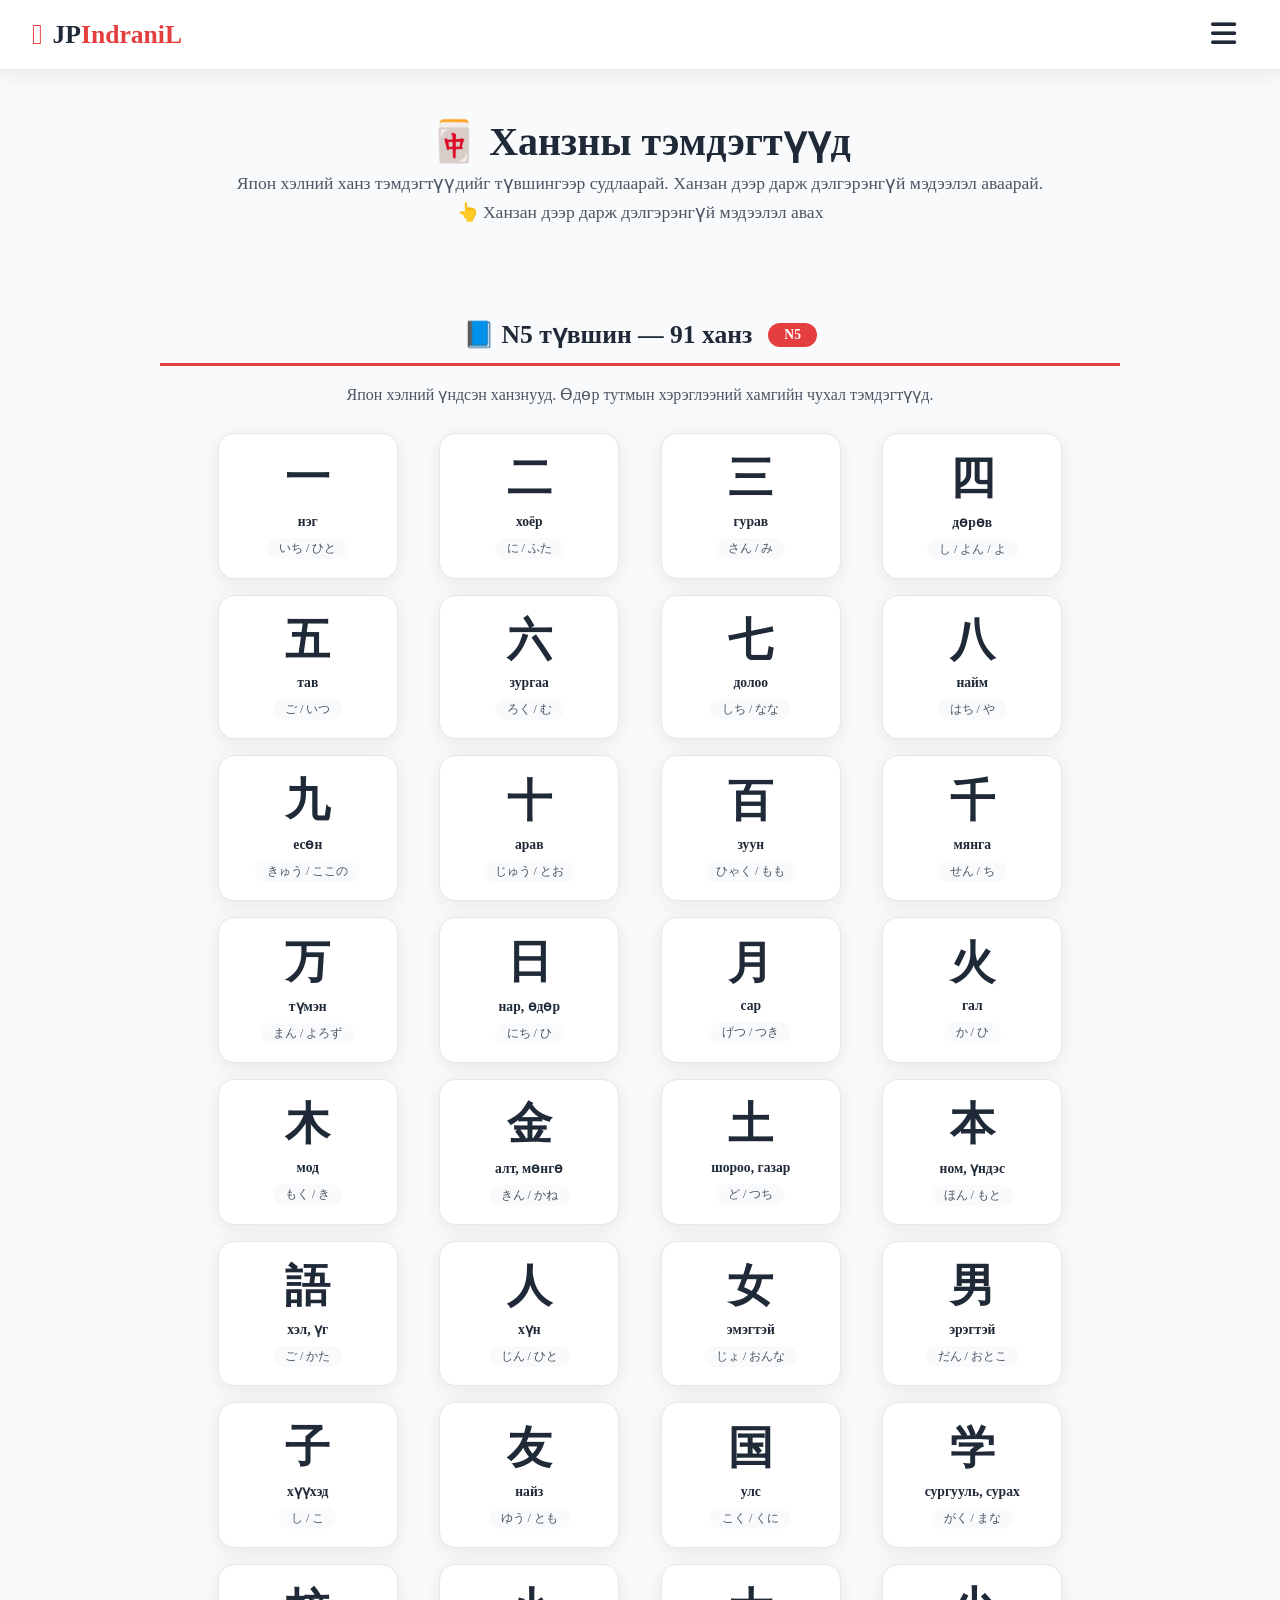
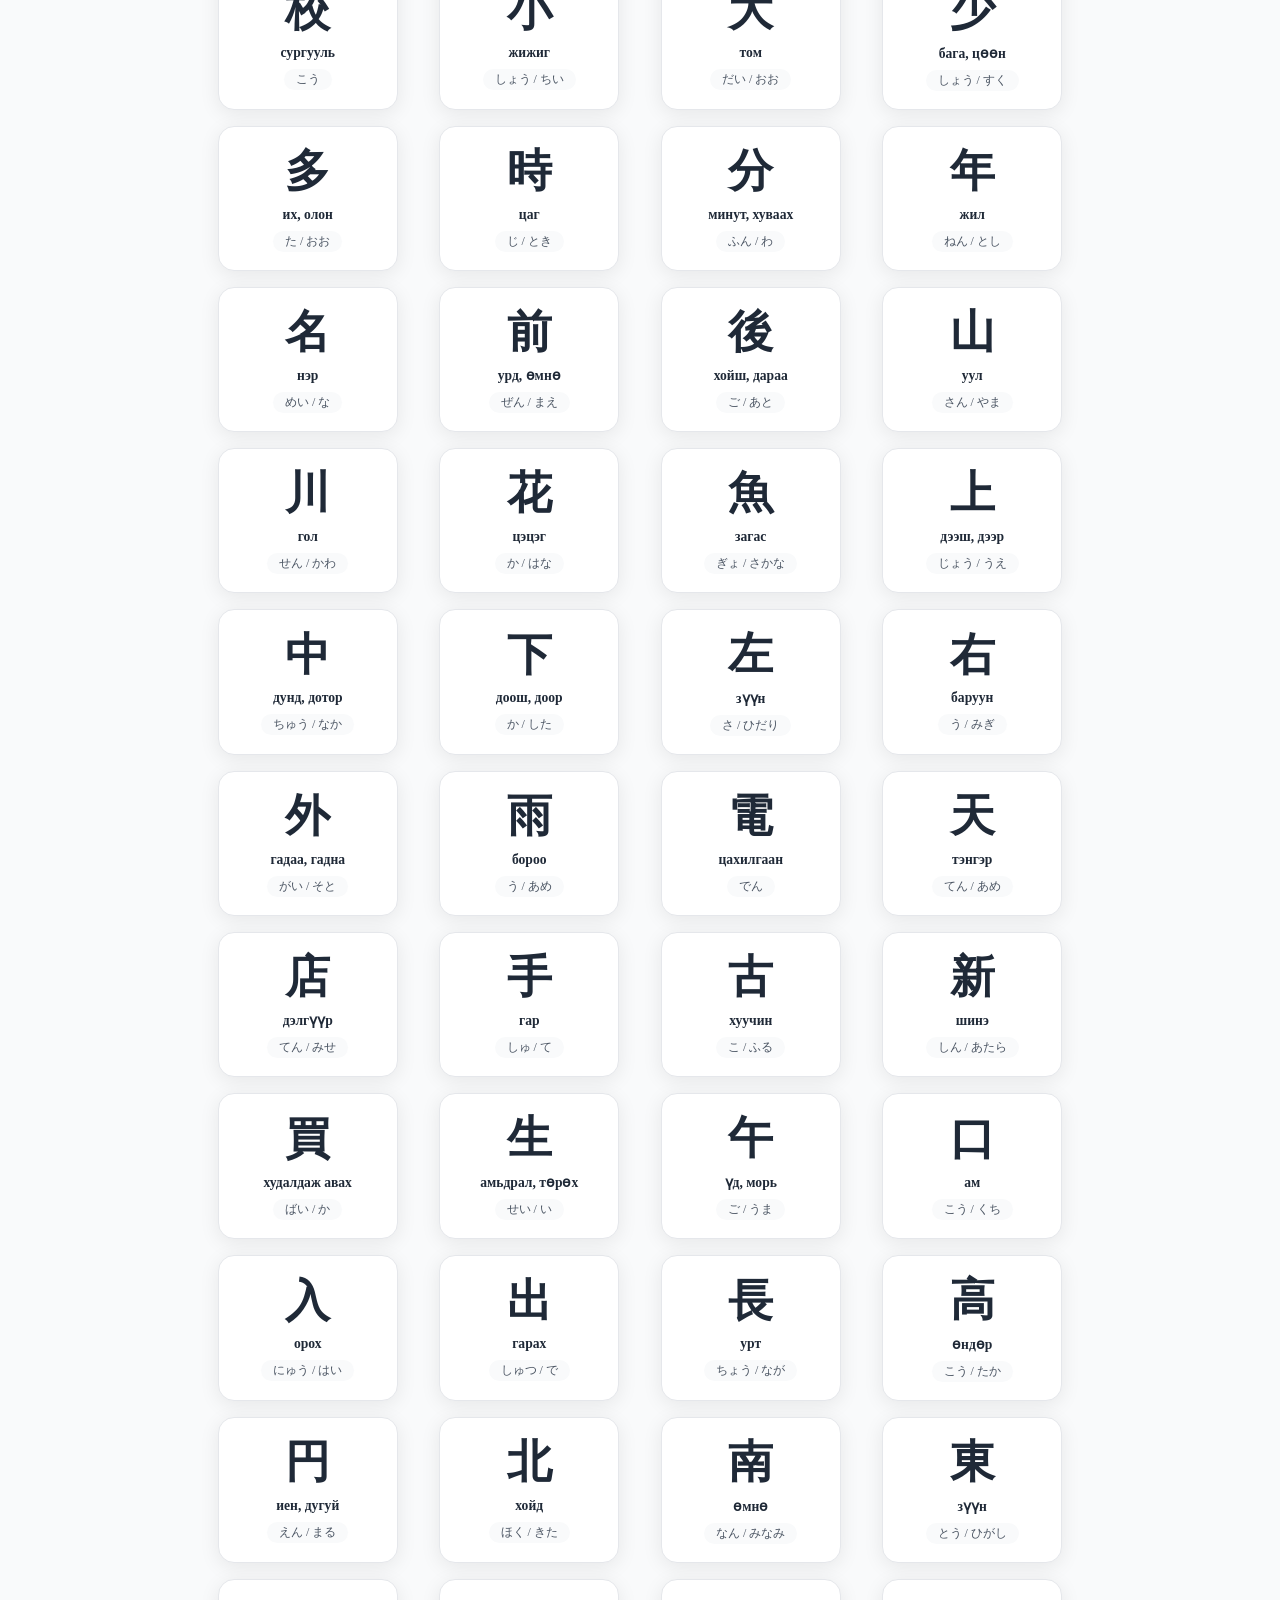
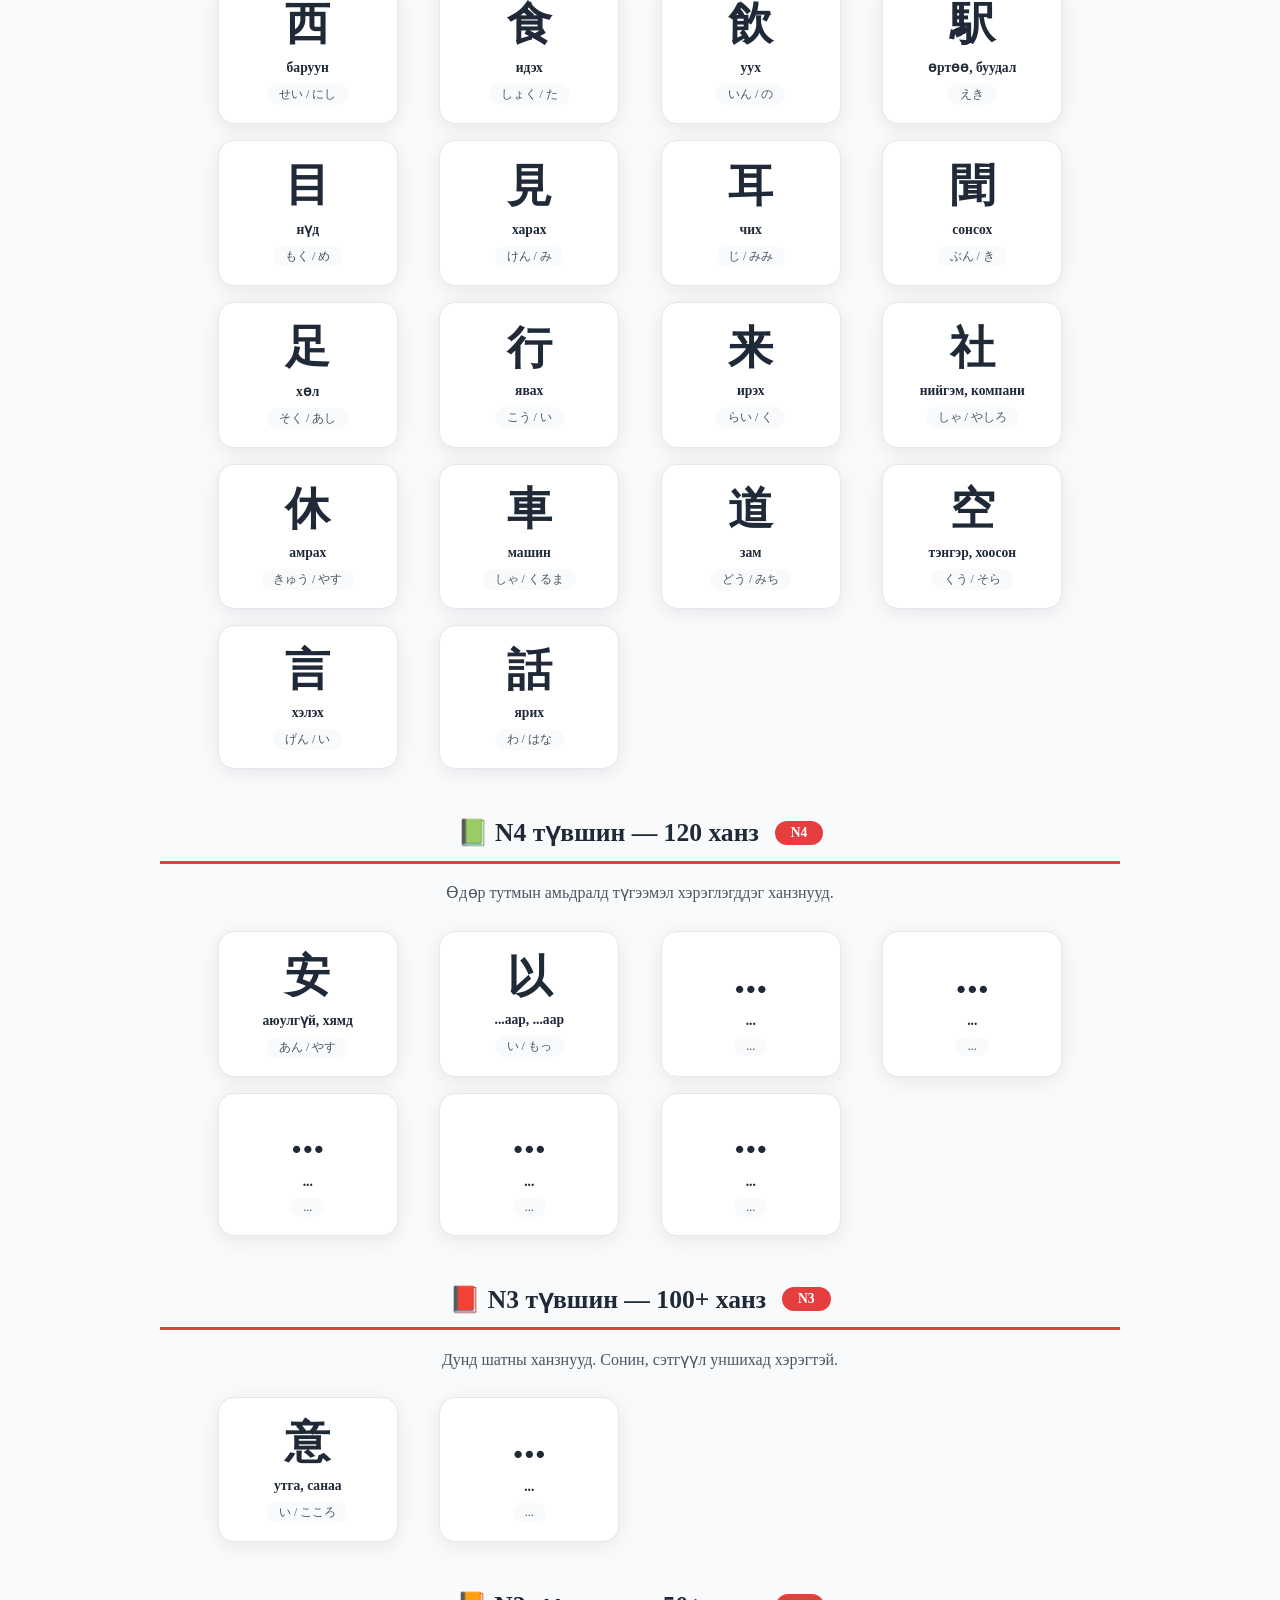
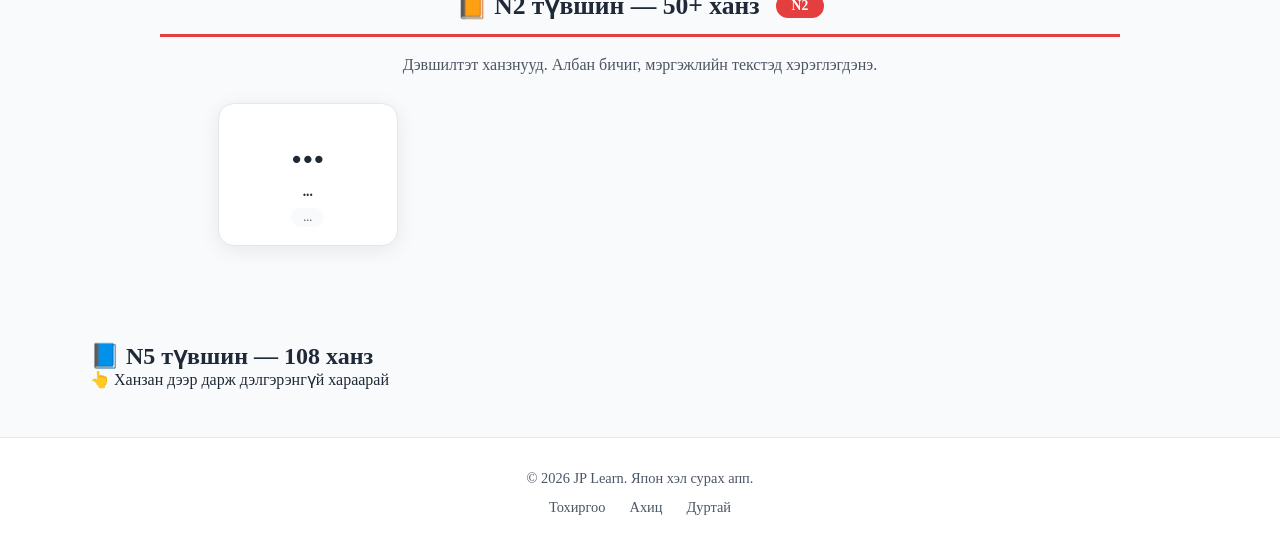
==== kanji.html @ 24b7ec5d "5 fail update" ====
<!DOCTYPE html>
<html lang="mn" data-theme="light">
<head>
    <meta charset="UTF-8">
    <meta name="viewport" content="width=device-width, initial-scale=1.0">
    <title>Япон хэл сурах апп</title>
    <link rel="stylesheet" href="../style.css">
    <link rel="stylesheet" href="../mobile.css" media="screen and (max-width: 768px)">
    <link rel="stylesheet" href="https://cdnjs.cloudflare.com/ajax/libs/font-awesome/6.0.0-beta3/css/all.min.css">
    <link rel="preconnect" href="https://fonts.googleapis.com">
    <link rel="preconnect" href="https://fonts.gstatic.com" crossorigin>
    <link href="https://fonts.googleapis.com/css2?family=Roboto:ital,wght@0,100..900;1,100..900&display=swap" rel="stylesheet">
    <link rel="stylesheet" href="https://fonts.googleapis.com/css2?family=Material+Symbols+Outlined:opsz,wght,FILL,GRAD@20..48,100..700,0..1,-50..200&icon_names=keyboard_double_arrow_down" />
</head>
<body>
    <!-- ===== NAVBAR ===== -->
    <nav class="navbar">
        <div class="nav-logo">
            <i class="#fas fa-language"></i>  <!-- ✅ #-г устгасан -->
            <span>JP<span class="logo-highlight">IndraniL</span></span>
        </div>
        <button class="hamburger" id="hamburgerBtn" aria-label="Меню нээх">
            <i class="fas fa-bars"></i>
        </button>
    </nav>

    <!-- ===== МЕНЮ ===== -->
    <div class="menu-overlay" id="menuOverlay">
        <div class="menu-container">
            <button class="menu-close-btn" id="menuCloseBtn" aria-label="Меню хаах">
                <i class="fas fa-times"></i>
            </button>
            <div class="menu-controls">
                <div class="control-group">
                    <span class="control-label"></span>
                    <button class="theme-toggle" id="themeToggle">
                        <i class="fas fa-moon"></i>

                    </button>
                </div>
                <div class="control-group">
                    <span class="control-label"><i class="fas fa-globe"></i> </span>
                    <div class="lang-dropdown" id="langDropdown">
                        <button class="lang-dropdown-toggle" id="langToggle">
                            <span id="currentLangLabel">MN</span>
                            <i class="fas fa-chevron-down"></i>
                        </button>
                        <div class="lang-dropdown-menu" id="langMenu">
                            <button class="lang-option active" data-lang="mn">
                                <span class="lang-option-code">MN</span>
                                <span class="lang-option-name">Монгол</span>
                            </button>
                            <button class="lang-option" data-lang="en">
                                <span class="lang-option-code">EN</span>
                                <span class="lang-option-name">English</span>
                            </button>
                            <button class="lang-option" data-lang="jp">
                                <span class="lang-option-code">JP</span>
                                <span class="lang-option-name">日本語</span>
                            </button>
                        </div>
                    </div>
                </div>
            </div>
            <div class="menu-links">
                <a href="../index.html" class="menu-link active" data-i18n="menu_home"><i class="fas fa-home"></i> Нүүр</a>
                <a href="hiragana.html" class="menu-link" data-i18n="menu_hiragana"><i class="fas fa-font"></i> Хирагана</a>
                <a href="katakana.html" class="menu-link" data-i18n="menu_katakana"><i class="fas fa-font"></i> Катакана</a>
                <a href="kanji.html" class="menu-link" data-i18n="menu_kanji"><i class="fas fa-icons"></i> Ханз</a>  <!-- ✅ Ханз → Канжи -->
                <a href="grammar.html" class="menu-link" data-i18n="menu_grammar"><i class="fas fa-book-open"></i> Дүрэм</a>
                <a href="vocabulary.html" class="menu-link" data-i18n="menu_vocabulary"><i class="fas fa-list-ul"></i> Үгсийн сан</a>
                <a href="listening.html" class="menu-link" data-i18n="menu_listening"><i class="fas fa-headphones"></i> Сонсгол</a>
                <a href="quiz.html" class="menu-link" data-i18n="menu_quiz"><i class="fas fa-question-circle"></i> Шалгалт</a>
                <a href="pdf.html" class="menu-link" data-i18n="menu_pdf"><i class="fas fa-file-pdf"></i> PDF</a>
                <a href="favorites.html" class="menu-link" data-i18n="menu_favorites"><i class="fas fa-heart"></i> Дуртай</a>
                <a href="progress.html" class="menu-link" data-i18n="menu_progress"><i class="fas fa-chart-line"></i> Ахиц</a>
                <a href="settings.html" class="menu-link" data-i18n="menu_settings"><i class="fas fa-cog"></i> Тохиргоо</a>
            </div>
        </div>
    </div>
    
   

    <!-- ===== ҮНДСЭН АГУУЛГА ===== -->
     <!-- ===== ҮНДСЭН АГУУЛГА ===== -->
    <main class="page-content">
        <div class="container">
            <!-- Гарчиг -->
            <div class="section-header fade-in">
                <h1 data-i18n="kanji_title">🀄 Ханзны тэмдэгтүүд</h1>
                <p data-i18n="kanji_desc">Япон хэлний ханз тэмдэгтүүдийг түвшингээр судлаарай. Ханзан дээр дарж дэлгэрэнгүй мэдээлэл аваарай.</p>
                <p class="click-hint" data-i18n="kanji_click_hint">👆 Ханзан дээр дарж дэлгэрэнгүй мэдээлэл авах</p>
            </div>

        <main class="page-content">
        <div class="container">
            <!-- Гарчиг -->

            
 <!-- ============ 
 N5 ТҮВШИН 
 ============= -->
            <div class="level-section">
                <div class="level-header fade-in">
                    <h2 data-i18n="level_n5">📘 N5 түвшин — 91 ханз</h2>
                    <span class="level-badge">N5</span>
                </div>
                <p class="level-desc fade-in" data-i18n="level_n5_desc">Япон хэлний үндсэн ханзнууд. Өдөр тутмын хэрэглээний хамгийн чухал тэмдэгтүүд.</p>
                
                <!-- N5 ХАНЗНЫ GRID (91 ханз) -->
                <div class="kanji-grid-5" id="kanjiGrid">
                    <!-- Энд өмнөх бүх N5 ханзны кодыг оруулна -->
                    <!-- Бүрэн жагсаалтыг доор харуулав -->
                    <!-- ============================================ -->
<!-- N5 ХАНЗНЫ БҮРЭН ЖАГСААЛТ (91 ханз)          -->
<!-- ============================================ -->
<!-- N5 ХАНЗНЫ БҮРЭН ЖАГСААЛТ (91 ханз)          -->
<!-- ============================================ -->

<!-- 1-р МӨР: 一 ニ 三 四 五 -->
<div class="kanji-card-5 fade-in" data-char="一" data-on="いち" data-kun="ひと" data-meaning="нэг" data-description="Тооны нэгийг илэрхийлдэг. 一つ (нэг зүйл).">
    <span class="kanji-char">一</span>
    <span class="kanji-meaning">нэг</span>
    <span class="kanji-reading">いち / ひと</span>
</div>
<div class="kanji-card-5 fade-in" data-char="二" data-on="に" data-kun="ふた" data-meaning="хоёр" data-description="Тооны хоёрыг илэрхийлдэг. 二つ (хоёр зүйл).">
    <span class="kanji-char">二</span>
    <span class="kanji-meaning">хоёр</span>
    <span class="kanji-reading">に / ふた</span>
</div>
<div class="kanji-card-5 fade-in" data-char="三" data-on="さん" data-kun="み" data-meaning="гурав" data-description="Гурван хэвтээ зурааснаас бүрддэг. 三つ (гурав зүйл).">
    <span class="kanji-char">三</span>
    <span class="kanji-meaning">гурав</span>
    <span class="kanji-reading">さん / み</span>
</div>
<div class="kanji-card-5 fade-in" data-char="四" data-on="し / よん" data-kun="よ" data-meaning="дөрөв" data-description="Дөрөв гэсэн тоо. 四つ (дөрөв зүйл).">
    <span class="kanji-char">四</span>
    <span class="kanji-meaning">дөрөв</span>
    <span class="kanji-reading">し / よん / よ</span>
</div>
<div class="kanji-card-5 fade-in" data-char="五" data-on="ご" data-kun="いつ" data-meaning="тав" data-description="Тав гэсэн тоо. 五つ (тав зүйл).">
    <span class="kanji-char">五</span>
    <span class="kanji-meaning">тав</span>
    <span class="kanji-reading">ご / いつ</span>
</div>

<!-- 2-р МӨР: 六 七 八 九 十 -->
<div class="kanji-card-5 fade-in" data-char="六" data-on="ろく" data-kun="む" data-meaning="зургаа" data-description="Зургаа гэсэн тоо. 六つ (зургаа зүйл).">
    <span class="kanji-char">六</span>
    <span class="kanji-meaning">зургаа</span>
    <span class="kanji-reading">ろく / む</span>
</div>
<div class="kanji-card-5 fade-in" data-char="七" data-on="しち / なな" data-kun="なな" data-meaning="долоо" data-description="Долоо гэсэн тоо. 七つ (долоо зүйл).">
    <span class="kanji-char">七</span>
    <span class="kanji-meaning">долоо</span>
    <span class="kanji-reading">しち / なな</span>
</div>
<div class="kanji-card-5 fade-in" data-char="八" data-on="はち" data-kun="や" data-meaning="найм" data-description="Найм гэсэн тоо. 八つ (найм зүйл).">
    <span class="kanji-char">八</span>
    <span class="kanji-meaning">найм</span>
    <span class="kanji-reading">はち / や</span>
</div>
<div class="kanji-card-5 fade-in" data-char="九" data-on="きゅう" data-kun="ここの" data-meaning="есөн" data-description="Есөн гэсэн тоо. 九つ (есөн зүйл).">
    <span class="kanji-char">九</span>
    <span class="kanji-meaning">есөн</span>
    <span class="kanji-reading">きゅう / ここの</span>
</div>
<div class="kanji-card-5 fade-in" data-char="十" data-on="じゅう" data-kun="とお" data-meaning="арав" data-description="Арав гэсэн тоо. 十 (арав).">
    <span class="kanji-char">十</span>
    <span class="kanji-meaning">арав</span>
    <span class="kanji-reading">じゅう / とお</span>
</div>

<!-- 3-р МӨР: 百 千 万 日 月 -->
<div class="kanji-card-5 fade-in" data-char="百" data-on="ひゃく" data-kun="もも" data-meaning="зуун" data-description="Зуун гэсэн тоо. 百円 (зуун иен).">
    <span class="kanji-char">百</span>
    <span class="kanji-meaning">зуун</span>
    <span class="kanji-reading">ひゃく / もも</span>
</div>
<div class="kanji-card-5 fade-in" data-char="千" data-on="せん" data-kun="ち" data-meaning="мянга" data-description="Мянган гэсэн тоо. 千円 (мянган иен).">
    <span class="kanji-char">千</span>
    <span class="kanji-meaning">мянга</span>
    <span class="kanji-reading">せん / ち</span>
</div>
<div class="kanji-card-5 fade-in" data-char="万" data-on="まん" data-kun="よろず" data-meaning="түмэн" data-description="Түмэн гэсэн тоо. 一万 (нэг түмэн).">
    <span class="kanji-char">万</span>
    <span class="kanji-meaning">түмэн</span>
    <span class="kanji-reading">まん / よろず</span>
</div>
<div class="kanji-card-5 fade-in" data-char="日" data-on="にち / じつ" data-kun="ひ / か" data-meaning="нар, өдөр" data-description="Нар, өдөр гэсэн утгатай. 日本 (Япон).">
    <span class="kanji-char">日</span>
    <span class="kanji-meaning">нар, өдөр</span>
    <span class="kanji-reading">にち / ひ</span>
</div>
<div class="kanji-card-5 fade-in" data-char="月" data-on="げつ / がつ" data-kun="つき" data-meaning="сар" data-description="Сар гэсэн утгатай. 月曜日 (Даваа гараг).">
    <span class="kanji-char">月</span>
    <span class="kanji-meaning">сар</span>
    <span class="kanji-reading">げつ / つき</span>
</div>

<!-- 4-р МӨР: 火 木 金 土 本 -->
<div class="kanji-card-5 fade-in" data-char="火" data-on="か" data-kun="ひ" data-meaning="гал" data-description="Гал гэсэн утгатай. 火曜日 (Мягмар гараг).">
    <span class="kanji-char">火</span>
    <span class="kanji-meaning">гал</span>
    <span class="kanji-reading">か / ひ</span>
</div>
<div class="kanji-card-5 fade-in" data-char="木" data-on="もく" data-kun="き" data-meaning="мод" data-description="Мод гэсэн утгатай. 木曜日 (Пүрэв гараг).">
    <span class="kanji-char">木</span>
    <span class="kanji-meaning">мод</span>
    <span class="kanji-reading">もく / き</span>
</div>
<div class="kanji-card-5 fade-in" data-char="金" data-on="きん" data-kun="かね" data-meaning="алт, мөнгө" data-description="Алт, мөнгө гэсэн утгатай. 金曜日 (Баасан гараг).">
    <span class="kanji-char">金</span>
    <span class="kanji-meaning">алт, мөнгө</span>
    <span class="kanji-reading">きん / かね</span>
</div>
<div class="kanji-card-5 fade-in" data-char="土" data-on="ど" data-kun="つち" data-meaning="шороо, газар" data-description="Шороо, газар гэсэн утгатай. 土曜日 (Бямба гараг).">
    <span class="kanji-char">土</span>
    <span class="kanji-meaning">шороо, газар</span>
    <span class="kanji-reading">ど / つち</span>
</div>
<div class="kanji-card-5 fade-in" data-char="本" data-on="ほん" data-kun="もと" data-meaning="ном, үндэс" data-description="Ном, үндсэн гэсэн утгатай. 日本語 (Япон хэл).">
    <span class="kanji-char">本</span>
    <span class="kanji-meaning">ном, үндэс</span>
    <span class="kanji-reading">ほん / もと</span>
</div>

<!-- 5-р МӨР: 語 人 女 男 子 -->
<div class="kanji-card-5 fade-in" data-char="語" data-on="ご" data-kun="かた" data-meaning="хэл, үг" data-description="Хэл, үг гэсэн утгатай. 日本語 (Япон хэл).">
    <span class="kanji-char">語</span>
    <span class="kanji-meaning">хэл, үг</span>
    <span class="kanji-reading">ご / かた</span>
</div>
<div class="kanji-card-5 fade-in" data-char="人" data-on="じん / にん" data-kun="ひと" data-meaning="хүн" data-description="Хүн гэсэн утгатай. 日本人 (Япон хүн).">
    <span class="kanji-char">人</span>
    <span class="kanji-meaning">хүн</span>
    <span class="kanji-reading">じん / ひと</span>
</div>
<div class="kanji-card-5 fade-in" data-char="女" data-on="じょ" data-kun="おんな" data-meaning="эмэгтэй" data-description="Эмэгтэй хүн гэсэн утгатай. 女性 (эмэгтэй хүн).">
    <span class="kanji-char">女</span>
    <span class="kanji-meaning">эмэгтэй</span>
    <span class="kanji-reading">じょ / おんな</span>
</div>
<div class="kanji-card-5 fade-in" data-char="男" data-on="だん" data-kun="おとこ" data-meaning="эрэгтэй" data-description="Эрэгтэй хүн гэсэн утгатай. 男性 (эрэгтэй хүн).">
    <span class="kanji-char">男</span>
    <span class="kanji-meaning">эрэгтэй</span>
    <span class="kanji-reading">だん / おとこ</span>
</div>
<div class="kanji-card-5 fade-in" data-char="子" data-on="し" data-kun="こ" data-meaning="хүүхэд" data-description="Хүүхэд гэсэн утгатай. 子供 (хүүхэд).">
    <span class="kanji-char">子</span>
    <span class="kanji-meaning">хүүхэд</span>
    <span class="kanji-reading">し / こ</span>
</div>

<!-- 6-р МӨР: 友 国 学 校 小 -->
<div class="kanji-card-5 fade-in" data-char="友" data-on="ゆう" data-kun="とも" data-meaning="найз" data-description="Найз гэсэн утгатай. 友人 (найз).">
    <span class="kanji-char">友</span>
    <span class="kanji-meaning">найз</span>
    <span class="kanji-reading">ゆう / とも</span>
</div>
<div class="kanji-card-5 fade-in" data-char="国" data-on="こく" data-kun="くに" data-meaning="улс" data-description="Улс гэсэн утгатай. 中国 (Хятад).">
    <span class="kanji-char">国</span>
    <span class="kanji-meaning">улс</span>
    <span class="kanji-reading">こく / くに</span>
</div>
<div class="kanji-card-5 fade-in" data-char="学" data-on="がく" data-kun="まな" data-meaning="сургууль, сурах" data-description="Сурах, сургууль гэсэн утгатай. 学校 (сургууль).">
    <span class="kanji-char">学</span>
    <span class="kanji-meaning">сургууль, сурах</span>
    <span class="kanji-reading">がく / まな</span>
</div>
<div class="kanji-card-5 fade-in" data-char="校" data-on="こう" data-kun="-" data-meaning="сургууль" data-description="Сургууль гэсэн утгатай. 学校 (сургууль).">
    <span class="kanji-char">校</span>
    <span class="kanji-meaning">сургууль</span>
    <span class="kanji-reading">こう</span>
</div>
<div class="kanji-card-5 fade-in" data-char="小" data-on="しょう" data-kun="ちい" data-meaning="жижиг" data-description="Жижиг гэсэн утгатай. 小さい (жижиг).">
    <span class="kanji-char">小</span>
    <span class="kanji-meaning">жижиг</span>
    <span class="kanji-reading">しょう / ちい</span>
</div>

<!-- 7-р МӨР: 大 少 多 時 分 -->
<div class="kanji-card-5 fade-in" data-char="大" data-on="だい" data-kun="おお" data-meaning="том" data-description="Том гэсэн утгатай. 大学 (их сургууль).">
    <span class="kanji-char">大</span>
    <span class="kanji-meaning">том</span>
    <span class="kanji-reading">だい / おお</span>
</div>
<div class="kanji-card-5 fade-in" data-char="少" data-on="しょう" data-kun="すく" data-meaning="бага, цөөн" data-description="Бага, цөөн гэсэн утгатай. 少し (жаахан).">
    <span class="kanji-char">少</span>
    <span class="kanji-meaning">бага, цөөн</span>
    <span class="kanji-reading">しょう / すく</span>
</div>
<div class="kanji-card-5 fade-in" data-char="多" data-on="た" data-kun="おお" data-meaning="их, олон" data-description="Их, олон гэсэн утгатай. 多い (их).">
    <span class="kanji-char">多</span>
    <span class="kanji-meaning">их, олон</span>
    <span class="kanji-reading">た / おお</span>
</div>
<div class="kanji-card-5 fade-in" data-char="時" data-on="じ" data-kun="とき" data-meaning="цаг" data-description="Цаг гэсэн утгатай. 時間 (цаг хугацаа).">
    <span class="kanji-char">時</span>
    <span class="kanji-meaning">цаг</span>
    <span class="kanji-reading">じ / とき</span>
</div>
<div class="kanji-card-5 fade-in" data-char="分" data-on="ふん / ぶん" data-kun="わ" data-meaning="минут, хуваах" data-description="Минут, хуваах гэсэн утгатай. 分かる (ойлгох).">
    <span class="kanji-char">分</span>
    <span class="kanji-meaning">минут, хуваах</span>
    <span class="kanji-reading">ふん / わ</span>
</div>

<!-- 8-р МӨР: 年 名 前 後 山 -->
<div class="kanji-card-5 fade-in" data-char="年" data-on="ねん" data-kun="とし" data-meaning="жил" data-description="Жил гэсэн утгатай. 年 (жил).">
    <span class="kanji-char">年</span>
    <span class="kanji-meaning">жил</span>
    <span class="kanji-reading">ねん / とし</span>
</div>
<div class="kanji-card-5 fade-in" data-char="名" data-on="めい / みょう" data-kun="な" data-meaning="нэр" data-description="Нэр гэсэн утгатай. 名前 (нэр).">
    <span class="kanji-char">名</span>
    <span class="kanji-meaning">нэр</span>
    <span class="kanji-reading">めい / な</span>
</div>
<div class="kanji-card-5 fade-in" data-char="前" data-on="ぜん" data-kun="まえ" data-meaning="урд, өмнө" data-description="Урд, өмнө гэсэн утгатай. 前 (урд).">
    <span class="kanji-char">前</span>
    <span class="kanji-meaning">урд, өмнө</span>
    <span class="kanji-reading">ぜん / まえ</span>
</div>
<div class="kanji-card-5 fade-in" data-char="後" data-on="ご / こう" data-kun="うし / あと" data-meaning="хойш, дараа" data-description="Хойш, дараа гэсэн утгатай. 後 (дараа).">
    <span class="kanji-char">後</span>
    <span class="kanji-meaning">хойш, дараа</span>
    <span class="kanji-reading">ご / あと</span>
</div>
<div class="kanji-card-5 fade-in" data-char="山" data-on="さん" data-kun="やま" data-meaning="уул" data-description="Уул гэсэн утгатай. 富士山 (Фүжи уул).">
    <span class="kanji-char">山</span>
    <span class="kanji-meaning">уул</span>
    <span class="kanji-reading">さん / やま</span>
</div>

<!-- 9-р МӨР: 川 花 魚 上 中 -->
<div class="kanji-card-5 fade-in" data-char="川" data-on="せん" data-kun="かわ" data-meaning="гол" data-description="Гол гэсэн утгатай. 川崎 (Кавасаки).">
    <span class="kanji-char">川</span>
    <span class="kanji-meaning">гол</span>
    <span class="kanji-reading">せん / かわ</span>
</div>
<div class="kanji-card-5 fade-in" data-char="花" data-on="か" data-kun="はな" data-meaning="цэцэг" data-description="Цэцэг гэсэн утгатай. 花見 (цэцэг үзэх баяр).">
    <span class="kanji-char">花</span>
    <span class="kanji-meaning">цэцэг</span>
    <span class="kanji-reading">か / はな</span>
</div>
<div class="kanji-card-5 fade-in" data-char="魚" data-on="ぎょ" data-kun="さかな / うお" data-meaning="загас" data-description="Загас гэсэн утгатай. 魚 (загас).">
    <span class="kanji-char">魚</span>
    <span class="kanji-meaning">загас</span>
    <span class="kanji-reading">ぎょ / さかな</span>
</div>
<div class="kanji-card-5 fade-in" data-char="上" data-on="じょう" data-kun="うえ" data-meaning="дээш, дээр" data-description="Дээш, дээр гэсэн утгатай. 上 (дээр).">
    <span class="kanji-char">上</span>
    <span class="kanji-meaning">дээш, дээр</span>
    <span class="kanji-reading">じょう / うえ</span>
</div>
<div class="kanji-card-5 fade-in" data-char="中" data-on="ちゅう" data-kun="なか" data-meaning="дунд, дотор" data-description="Дунд, дотор гэсэн утгатай. 中国 (Хятад).">
    <span class="kanji-char">中</span>
    <span class="kanji-meaning">дунд, дотор</span>
    <span class="kanji-reading">ちゅう / なか</span>
</div>

<!-- 10-р МӨР: 下 左 右 外 雨 -->
<div class="kanji-card-5 fade-in" data-char="下" data-on="か" data-kun="した" data-meaning="доош, доор" data-description="Доош, доор гэсэн утгатай. 下 (доор).">
    <span class="kanji-char">下</span>
    <span class="kanji-meaning">доош, доор</span>
    <span class="kanji-reading">か / した</span>
</div>
<div class="kanji-card-5 fade-in" data-char="左" data-on="さ" data-kun="ひだり" data-meaning="зүүн" data-description="Зүүн гэсэн утгатай. 左 (зүүн).">
    <span class="kanji-char">左</span>
    <span class="kanji-meaning">зүүн</span>
    <span class="kanji-reading">さ / ひだり</span>
</div>
<div class="kanji-card-5 fade-in" data-char="右" data-on="う / ゆう" data-kun="みぎ" data-meaning="баруун" data-description="Баруун гэсэн утгатай. 右 (баруун).">
    <span class="kanji-char">右</span>
    <span class="kanji-meaning">баруун</span>
    <span class="kanji-reading">う / みぎ</span>
</div>
<div class="kanji-card-5 fade-in" data-char="外" data-on="がい" data-kun="そと" data-meaning="гадаа, гадна" data-description="Гадаа, гадна гэсэн утгатай. 外 (гадна).">
    <span class="kanji-char">外</span>
    <span class="kanji-meaning">гадаа, гадна</span>
    <span class="kanji-reading">がい / そと</span>
</div>
<div class="kanji-card-5 fade-in" data-char="雨" data-on="う" data-kun="あめ" data-meaning="бороо" data-description="Бороо гэсэн утгатай. 雨 (бороо).">
    <span class="kanji-char">雨</span>
    <span class="kanji-meaning">бороо</span>
    <span class="kanji-reading">う / あめ</span>
</div>

<!-- 11-р МӨР: 電 天 店 手 古 -->
<div class="kanji-card-5 fade-in" data-char="電" data-on="でん" data-kun="-" data-meaning="цахилгаан" data-description="Цахилгаан гэсэн утгатай. 電車 (цахилгаан тэрэг).">
    <span class="kanji-char">電</span>
    <span class="kanji-meaning">цахилгаан</span>
    <span class="kanji-reading">でん</span>
</div>
<div class="kanji-card-5 fade-in" data-char="天" data-on="てん" data-kun="あめ / あま" data-meaning="тэнгэр" data-description="Тэнгэр гэсэн утгатай. 天気 (цаг агаар).">
    <span class="kanji-char">天</span>
    <span class="kanji-meaning">тэнгэр</span>
    <span class="kanji-reading">てん / あめ</span>
</div>
<div class="kanji-card-5 fade-in" data-char="店" data-on="てん" data-kun="みせ" data-meaning="дэлгүүр" data-description="Дэлгүүр гэсэн утгатай. 店 (дэлгүүр).">
    <span class="kanji-char">店</span>
    <span class="kanji-meaning">дэлгүүр</span>
    <span class="kanji-reading">てん / みせ</span>
</div>
<div class="kanji-card-5 fade-in" data-char="手" data-on="しゅ" data-kun="て" data-meaning="гар" data-description="Гар гэсэн утгатай. 手 (гар).">
    <span class="kanji-char">手</span>
    <span class="kanji-meaning">гар</span>
    <span class="kanji-reading">しゅ / て</span>
</div>
<div class="kanji-card-5 fade-in" data-char="古" data-on="こ" data-kun="ふる" data-meaning="хуучин" data-description="Хуучин гэсэн утгатай. 古い (хуучин).">
    <span class="kanji-char">古</span>
    <span class="kanji-meaning">хуучин</span>
    <span class="kanji-reading">こ / ふる</span>
</div>

<!-- 12-р МӨР: 新 買 生 午 口 -->
<div class="kanji-card-5 fade-in" data-char="新" data-on="しん" data-kun="あたら" data-meaning="шинэ" data-description="Шинэ гэсэн утгатай. 新しい (шинэ).">
    <span class="kanji-char">新</span>
    <span class="kanji-meaning">шинэ</span>
    <span class="kanji-reading">しん / あたら</span>
</div>
<div class="kanji-card-5 fade-in" data-char="買" data-on="ばい" data-kun="か" data-meaning="худалдаж авах" data-description="Худалдаж авах гэсэн утгатай. 買う (худалдаж авах).">
    <span class="kanji-char">買</span>
    <span class="kanji-meaning">худалдаж авах</span>
    <span class="kanji-reading">ばい / か</span>
</div>
<div class="kanji-card-5 fade-in" data-char="生" data-on="せい / しょう" data-kun="い" data-meaning="амьдрал, төрөх" data-description="Амьдрал, төрөх гэсэн утгатай. 生まれる (төрөх).">
    <span class="kanji-char">生</span>
    <span class="kanji-meaning">амьдрал, төрөх</span>
    <span class="kanji-reading">せい / い</span>
</div>
<div class="kanji-card-5 fade-in" data-char="午" data-on="ご" data-kun="うま" data-meaning="үд, морь" data-description="Үд, морь гэсэн утгатай. 午前 (өглөө).">
    <span class="kanji-char">午</span>
    <span class="kanji-meaning">үд, морь</span>
    <span class="kanji-reading">ご / うま</span>
</div>
<div class="kanji-card-5 fade-in" data-char="口" data-on="こう / く" data-kun="くち" data-meaning="ам" data-description="Ам гэсэн утгатай. 口 (ам).">
    <span class="kanji-char">口</span>
    <span class="kanji-meaning">ам</span>
    <span class="kanji-reading">こう / くち</span>
</div>

<!-- 13-р МӨР: 入 出 長 高 円 -->
<div class="kanji-card-5 fade-in" data-char="入" data-on="にゅう" data-kun="はい / い" data-meaning="орох" data-description="Орох гэсэн утгатай. 入る (орох).">
    <span class="kanji-char">入</span>
    <span class="kanji-meaning">орох</span>
    <span class="kanji-reading">にゅう / はい</span>
</div>
<div class="kanji-card-5 fade-in" data-char="出" data-on="しゅつ" data-kun="で" data-meaning="гарах" data-description="Гарах гэсэн утгатай. 出る (гарах).">
    <span class="kanji-char">出</span>
    <span class="kanji-meaning">гарах</span>
    <span class="kanji-reading">しゅつ / で</span>
</div>
<div class="kanji-card-5 fade-in" data-char="長" data-on="ちょう" data-kun="なが" data-meaning="урт" data-description="Урт гэсэн утгатай. 長い (урт).">
    <span class="kanji-char">長</span>
    <span class="kanji-meaning">урт</span>
    <span class="kanji-reading">ちょう / なが</span>
</div>
<div class="kanji-card-5 fade-in" data-char="高" data-on="こう" data-kun="たか" data-meaning="өндөр" data-description="Өндөр гэсэн утгатай. 高い (өндөр).">
    <span class="kanji-char">高</span>
    <span class="kanji-meaning">өндөр</span>
    <span class="kanji-reading">こう / たか</span>
</div>
<div class="kanji-card-5 fade-in" data-char="円" data-on="えん" data-kun="まる" data-meaning="иен, дугуй" data-description="Иен, дугуй гэсэн утгатай. 円 (иен).">
    <span class="kanji-char">円</span>
    <span class="kanji-meaning">иен, дугуй</span>
    <span class="kanji-reading">えん / まる</span>
</div>

<!-- 14-р МӨР: 北 南 東 西 食 -->
<div class="kanji-card-5 fade-in" data-char="北" data-on="ほく" data-kun="きた" data-meaning="хойд" data-description="Хойд гэсэн утгатай. 北 (хойд).">
    <span class="kanji-char">北</span>
    <span class="kanji-meaning">хойд</span>
    <span class="kanji-reading">ほく / きた</span>
</div>
<div class="kanji-card-5 fade-in" data-char="南" data-on="なん" data-kun="みなみ" data-meaning="өмнө" data-description="Өмнө гэсэн утгатай. 南 (өмнө).">
    <span class="kanji-char">南</span>
    <span class="kanji-meaning">өмнө</span>
    <span class="kanji-reading">なん / みなみ</span>
</div>
<div class="kanji-card-5 fade-in" data-char="東" data-on="とう" data-kun="ひがし" data-meaning="зүүн" data-description="Зүүн гэсэн утгатай. 東 (зүүн).">
    <span class="kanji-char">東</span>
    <span class="kanji-meaning">зүүн</span>
    <span class="kanji-reading">とう / ひがし</span>
</div>
<div class="kanji-card-5 fade-in" data-char="西" data-on="せい / さい" data-kun="にし" data-meaning="баруун" data-description="Баруун гэсэн утгатай. 西 (баруун).">
    <span class="kanji-char">西</span>
    <span class="kanji-meaning">баруун</span>
    <span class="kanji-reading">せい / にし</span>
</div>
<div class="kanji-card-5 fade-in" data-char="食" data-on="しょく" data-kun="た" data-meaning="идэх" data-description="Идэх гэсэн утгатай. 食べる (идэх).">
    <span class="kanji-char">食</span>
    <span class="kanji-meaning">идэх</span>
    <span class="kanji-reading">しょく / た</span>
</div>

<!-- 15-р МӨР: 飲 駅 目 見 耳 -->
<div class="kanji-card-5 fade-in" data-char="飲" data-on="いん" data-kun="の" data-meaning="уух" data-description="Уух гэсэн утгатай. 飲む (уух).">
    <span class="kanji-char">飲</span>
    <span class="kanji-meaning">уух</span>
    <span class="kanji-reading">いん / の</span>
</div>
<div class="kanji-card-5 fade-in" data-char="駅" data-on="えき" data-kun="-" data-meaning="өртөө, буудал" data-description="Өртөө, буудал гэсэн утгатай. 駅 (өртөө).">
    <span class="kanji-char">駅</span>
    <span class="kanji-meaning">өртөө, буудал</span>
    <span class="kanji-reading">えき</span>
</div>
<div class="kanji-card-5 fade-in" data-char="目" data-on="もく" data-kun="め" data-meaning="нүд" data-description="Нүд гэсэн утгатай. 目 (нүд).">
    <span class="kanji-char">目</span>
    <span class="kanji-meaning">нүд</span>
    <span class="kanji-reading">もく / め</span>
</div>
<div class="kanji-card-5 fade-in" data-char="見" data-on="けん" data-kun="み" data-meaning="харах" data-description="Харах гэсэн утгатай. 見る (харах).">
    <span class="kanji-char">見</span>
    <span class="kanji-meaning">харах</span>
    <span class="kanji-reading">けん / み</span>
</div>
<div class="kanji-card-5 fade-in" data-char="耳" data-on="じ" data-kun="みみ" data-meaning="чих" data-description="Чих гэсэн утгатай. 耳 (чих).">
    <span class="kanji-char">耳</span>
    <span class="kanji-meaning">чих</span>
    <span class="kanji-reading">じ / みみ</span>
</div>

<!-- 16-р МӨР: 聞 足 行 来 社 -->
<div class="kanji-card-5 fade-in" data-char="聞" data-on="ぶん" data-kun="き" data-meaning="сонсох" data-description="Сонсох гэсэн утгатай. 聞く (сонсох).">
    <span class="kanji-char">聞</span>
    <span class="kanji-meaning">сонсох</span>
    <span class="kanji-reading">ぶん / き</span>
</div>
<div class="kanji-card-5 fade-in" data-char="足" data-on="そく" data-kun="あし" data-meaning="хөл" data-description="Хөл гэсэн утгатай. 足 (хөл).">
    <span class="kanji-char">足</span>
    <span class="kanji-meaning">хөл</span>
    <span class="kanji-reading">そく / あし</span>
</div>
<div class="kanji-card-5 fade-in" data-char="行" data-on="こう" data-kun="い" data-meaning="явах" data-description="Явах гэсэн утгатай. 行く (явах).">
    <span class="kanji-char">行</span>
    <span class="kanji-meaning">явах</span>
    <span class="kanji-reading">こう / い</span>
</div>
<div class="kanji-card-5 fade-in" data-char="来" data-on="らい" data-kun="く" data-meaning="ирэх" data-description="Ирэх гэсэн утгатай. 来る (ирэх).">
    <span class="kanji-char">来</span>
    <span class="kanji-meaning">ирэх</span>
    <span class="kanji-reading">らい / く</span>
</div>
<div class="kanji-card-5 fade-in" data-char="社" data-on="しゃ" data-kun="やしろ" data-meaning="нийгэм, компани" data-description="Нийгэм, компани гэсэн утгатай. 会社 (компани).">
    <span class="kanji-char">社</span>
    <span class="kanji-meaning">нийгэм, компани</span>
    <span class="kanji-reading">しゃ / やしろ</span>
</div>

<!-- 17-р МӨР: 休 車 道 空 言 -->
<div class="kanji-card-5 fade-in" data-char="休" data-on="きゅう" data-kun="やす" data-meaning="амрах" data-description="Амрах гэсэн утгатай. 休む (амрах).">
    <span class="kanji-char">休</span>
    <span class="kanji-meaning">амрах</span>
    <span class="kanji-reading">きゅう / やす</span>
</div>
<div class="kanji-card-5 fade-in" data-char="車" data-on="しゃ" data-kun="くるま" data-meaning="машин" data-description="Машин гэсэн утгатай. 車 (машин).">
    <span class="kanji-char">車</span>
    <span class="kanji-meaning">машин</span>
    <span class="kanji-reading">しゃ / くるま</span>
</div>
<div class="kanji-card-5 fade-in" data-char="道" data-on="どう" data-kun="みち" data-meaning="зам" data-description="Зам гэсэн утгатай. 道 (зам).">
    <span class="kanji-char">道</span>
    <span class="kanji-meaning">зам</span>
    <span class="kanji-reading">どう / みち</span>
</div>
<div class="kanji-card-5 fade-in" data-char="空" data-on="くう" data-kun="そら" data-meaning="тэнгэр, хоосон" data-description="Тэнгэр, хоосон гэсэн утгатай. 空気 (агаар).">
    <span class="kanji-char">空</span>
    <span class="kanji-meaning">тэнгэр, хоосон</span>
    <span class="kanji-reading">くう / そら</span>
</div>
<div class="kanji-card-5 fade-in" data-char="言" data-on="げん" data-kun="い" data-meaning="хэлэх" data-description="Хэлэх гэсэн утгатай. 言う (хэлэх).">
    <span class="kanji-char">言</span>
    <span class="kanji-meaning">хэлэх</span>
    <span class="kanji-reading">げん / い</span>
</div>

<!-- 18-р МӨР: 話 -->
<div class="kanji-card-5 fade-in" data-char="話" data-on="わ" data-kun="はな" data-meaning="ярих" data-description="Ярих гэсэн утгатай. 話す (ярих).">
    <span class="kanji-char">話</span>
    <span class="kanji-meaning">ярих</span>
    <span class="kanji-reading">わ / はな</span>
</div>
                </div>
            </div>
            
<!-- ===== 
N4 ТҮВШИН 
===== -->
    <div class="level-section">
    <div class="level-header fade-in">
        <h2 data-i18n="level_n4">📗 N4 түвшин — 120 ханз</h2>
    <span class="level-badge">N4</span>
                </div>
                <p class="level-desc fade-in" data-i18n="level_n4_desc">Өдөр тутмын амьдралд түгээмэл хэрэглэгддэг ханзнууд.</p>
                
                <!-- N4 ХАНЗНЫ GRID (120 ханз) -->
    <div class="kanji-grid-5" id="kanjiGridN4">
                    <!-- N4 ханзнууд энд ирнэ -->

    <div class="kanji-card-5 fade-in" data-char="安" data-on="あん" data-kun="やす" data-meaning="аюулгүй, хямд" data-description="Аюулгүй, хямд гэсэн утгатай. 安全 (аюулгүй), 安い (хямд).">
    <span class="kanji-char">安</span>
    <span class="kanji-meaning">аюулгүй, хямд</span>
    <span class="kanji-reading">あん / やす</span>
                    </div>
    <div class="kanji-card-5 fade-in" data-char="以" data-on="い" data-kun="もっ" data-meaning="...аар, ...аар" data-description="...аар, ...аар гэсэн утгатай. 以来 (хойш).">
        <span class="kanji-char">以</span>
    <span class="kanji-meaning">...аар, ...аар</span>
    <span class="kanji-reading">い / もっ</span>
    </div>
    <!-- Илүү олон N4 ханз энд нэмэх -->
    <div class="kanji-card-5 fade-in" data-char="..." data-on="..." data-kun="..." data-meaning="..." data-description="...">
    <span class="kanji-char">...</span>
    <span class="kanji-meaning">...</span>
    <span class="kanji-reading">...</span>
                    </div>
      <div class="kanji-card-5 fade-in" data-char="..." data-on="..." data-kun="..." data-meaning="..." data-description="...">
        <span class="kanji-char">...</span>
        <span class="kanji-meaning">...</span>
        <span class="kanji-reading">...</span>
    </div>    <div class="kanji-card-5 fade-in" data-char="..." data-on="..." data-kun="..." data-meaning="..." data-description="...">
        <span class="kanji-char">...</span>
        <span class="kanji-meaning">...</span>
        <span class="kanji-reading">...</span>
    </div>    <div class="kanji-card-5 fade-in" data-char="..." data-on="..." data-kun="..." data-meaning="..." data-description="...">
        <span class="kanji-char">...</span>
        <span class="kanji-meaning">...</span>
        <span class="kanji-reading">...</span>
    </div>    <div class="kanji-card-5 fade-in" data-char="..." data-on="..." data-kun="..." data-meaning="..." data-description="...">
        <span class="kanji-char">...</span>
        <span class="kanji-meaning">...</span>
        <span class="kanji-reading">...</span>
    </div>                  
                </div>
            </div>
            
            <!-- ===== N3 ТҮВШИН ===== -->
            <div class="level-section">
                <div class="level-header fade-in">
                    <h2 data-i18n="level_n3">📕 N3 түвшин — 100+ ханз</h2>
                    <span class="level-badge">N3</span>
                </div>
                <p class="level-desc fade-in" data-i18n="level_n3_desc">Дунд шатны ханзнууд. Сонин, сэтгүүл уншихад хэрэгтэй.</p>
                
                <!-- N3 ХАНЗНЫ GRID -->
                <div class="kanji-grid-5" id="kanjiGridN3">
                    <div class="kanji-card-5 fade-in" data-char="意" data-on="い" data-kun="こころ" data-meaning="утга, санаа" data-description="Утга, санаа гэсэн утгатай. 意味 (утга).">
                        <span class="kanji-char">意</span>
                        <span class="kanji-meaning">утга, санаа</span>
                        <span class="kanji-reading">い / こころ</span>
                    </div>
                    <div class="kanji-card-5 fade-in" data-char="..." data-on="..." data-kun="..." data-meaning="..." data-description="...">
                        <span class="kanji-char">...</span>
                        <span class="kanji-meaning">...</span>
                        <span class="kanji-reading">...</span>
                    </div>
                </div>
            </div>
            
            <!-- ===== N2 ТҮВШИН ===== -->
            <div class="level-section">
                <div class="level-header fade-in">
                    <h2 data-i18n="level_n2">📙 N2 түвшин — 50+ ханз</h2>
                    <span class="level-badge">N2</span>
                </div>
                <p class="level-desc fade-in" data-i18n="level_n2_desc">Дэвшилтэт ханзнууд. Албан бичиг, мэргэжлийн текстэд хэрэглэгдэнэ.</p>
                
                <!-- N2 ХАНЗНЫ GRID -->
                <div class="kanji-grid-5" id="kanjiGridN2">
                    <div class="kanji-card-5 fade-in" data-char="..." data-on="..." data-kun="..." data-meaning="..." data-description="...">
                        <span class="kanji-char">...</span>
                        <span class="kanji-meaning">...</span>
                        <span class="kanji-reading">...</span>
                    </div>
                </div>
            </div>
            
        </div>
    </main>
    
    <!-- ===== MODAL ЦОНХ ===== -->
    <div class="modal-overlay" id="kanjiModal">
        <div class="modal-container">
            <button class="modal-close" id="modalClose">
                <i class="fas fa-times"></i>
            </button>
            <div class="modal-content">
                <div class="modal-char" id="modalChar">日</div>
                <div class="modal-row">
                    <span class="modal-label">📖 Он дуудлага (音読み)</span>
                    <span class="modal-value" id="modalOn">にち</span>
                </div>
                <div class="modal-row">
                    <span class="modal-label">📖 Күн дуудлага (訓読み)</span>
                    <span class="modal-value" id="modalKun">ひ</span>
                </div>
                <div class="modal-row">
                    <span class="modal-label">🇲🇳 Орчуулга</span>
                    <span class="modal-value" id="modalMeaning">нар, өдөр</span>
                </div>
                <div class="modal-row modal-description-row">
                    <span class="modal-label">📝 Тайлбар</span>
                    <p class="modal-description" id="modalDescription">Нар, өдөр гэсэн утгатай. Жишээ нь: 日本 (Япон), 日曜日 (Ням гараг).</p>
                </div>
                <button class="modal-fav-btn" id="modalFavBtn">
                    <i class="fas fa-heart"></i> Дуртай руу нэмэх
                </button>
            </div>
        </div>
    </div>

  <!-- /kanji-grid-5 -->

 <!-- Канжи үсгийн тоо -->
 
    <div class="kanji-bottom-section fade-in">
    <div class="kanji-bottom-content">
        <h2 data-i18n="kanji_footer_title">📘 N5 түвшин — 108 ханз</h2>
        <p data-i18n="kanji_footer_hint">👆 Ханзан дээр дарж дэлгэрэнгүй хараарай</p>
    </div>
</div>
</div>
</main>

    <!-- ===== MODAL ЦОНХ ===== -->
    <div class="modal-overlay" id="kanjiModal">
        <div class="modal-container">
            <button class="modal-close" id="modalClose">
                <i class="fas fa-times"></i>
            </button>
            <div class="modal-content">
                <div class="modal-char" id="modalChar">日</div>
                <div class="modal-row">
                    <span class="modal-label">📖 Он дуудлага (音読み)</span>
                    <span class="modal-value" id="modalOn">にち</span>
                </div>
                <div class="modal-row">
                    <span class="modal-label">📖 Күн дуудлага (訓読み)</span>
                    <span class="modal-value" id="modalKun">ひ</span>
                </div>
                <div class="modal-row">
                    <span class="modal-label">🇲🇳 Орчуулга</span>
                    <span class="modal-value" id="modalMeaning">нар, өдөр</span>
                </div>
                <div class="modal-row modal-description-row">
                    <span class="modal-label">📝 Тайлбар</span>
                    <p class="modal-description" id="modalDescription">Нар, өдөр гэсэн утгатай. Жишээ нь: 日本 (Япон), 日曜日 (Ням гараг).</p>
                </div>
                <button class="modal-fav-btn" id="modalFavBtn">
                    <i class="fas fa-heart"></i> Дуртай руу нэмэх
                </button>
            </div>
        </div>
    </div>

 <!-- ===== GO TO TOP ТОВЧ (Дээш хөдөлгөхөд гарч ирнэ) ===== -->
<button class="go-top-btn" id="goTopBtn" aria-label="Дээд хэсэг рүү очих">
    <i class="fas fa-arrow-up"></i>
</button>


    <!-- ============ 
        ХӨЛ <footer>
        ============== -->
    <footer class="footer">
        <div class="container">
            <p data-i18n="footer_text">© 2026 JP Learn. Япон хэл сурах апп.</p>
            <div class="footer-links">
                <a href="pages/settings.html" data-i18n="footer_settings">Тохиргоо</a>
                <a href="pages/progress.html" data-i18n="footer_progress">Ахиц</a>
                <a href="pages/favorites.html" data-i18n="footer_favorites">Дуртай</a>
            </div>
        </div>
    </footer>
    <script src="../script.js"></script>
    <!-- Канжи modal-д зориулсан тусдаа JS -->
    <script>
        (function() {
            'use strict';

            const modal = document.getElementById('kanjiModal');
            const modalClose = document.getElementById('modalClose');
            const modalChar = document.getElementById('modalChar');
            const modalOn = document.getElementById('modalOn');
            const modalKun = document.getElementById('modalKun');
            const modalMeaning = document.getElementById('modalMeaning');
            const modalDescription = document.getElementById('modalDescription');
            const modalFavBtn = document.getElementById('modalFavBtn');

            const kanjiCards = document.querySelectorAll('.kanji-card-5');

            function openModal(card) {
                const char = card.dataset.char || '?';
                const on = card.dataset.on || '-';
                const kun = card.dataset.kun || '-';
                const meaning = card.dataset.meaning || '-';
                const description = card.dataset.description || 'Тайлбар байхгүй.';

                modalChar.textContent = char;
                modalOn.textContent = on;
                modalKun.textContent = kun;
                modalMeaning.textContent = meaning;
                modalDescription.textContent = description;

                modalFavBtn.dataset.char = char;
                modalFavBtn.dataset.meaning = meaning;

                modal.classList.add('active');
                document.body.style.overflow = 'hidden';
            }

            function closeModal() {
                modal.classList.remove('active');
                document.body.style.overflow = '';
            }

            kanjiCards.forEach(card => {
                card.addEventListener('click', function(e) {
                    if (!this.dataset.char) return;
                    openModal(this);
                });
            });

            modalClose.addEventListener('click', closeModal);
            modal.addEventListener('click', function(e) {
                if (e.target === this) closeModal();
            });
            document.addEventListener('keydown', function(e) {
                if (e.key === 'Escape' && modal.classList.contains('active')) closeModal();
            });

            modalFavBtn.addEventListener('click', function() {
                const char = this.dataset.char;
                if (!char) return;
                let favorites = JSON.parse(localStorage.getItem('jp_favorites') || '[]');
                if (!favorites.includes(char)) {
                    favorites.push(char);
                    localStorage.setItem('jp_favorites', JSON.stringify(favorites));
                    this.innerHTML = '<i class="fas fa-heart" style="color:#ef4444;"></i> Хадгалсан!';
                    this.style.background = '#ef444420';
                    this.style.borderColor = '#ef4444';
                    setTimeout(() => {
                        this.innerHTML = '<i class="fas fa-heart"></i> Дуртай руу нэмэх';
                        this.style.background = '';
                        this.style.borderColor = '';
                    }, 2000);
                } else {
                    alert('Энэ канжи аль хэдийн дуртай жагсаалтад байна.');
                }
            });

            // Fade-in (script.js-тэй зөрчилдөхгүй)
            const fadeElements = document.querySelectorAll('.fade-in');
            function checkFadeIn() {
                const windowHeight = window.innerHeight;
                const triggerPoint = windowHeight - 100;
                fadeElements.forEach(el => {
                    const rect = el.getBoundingClientRect();
                    if (rect.top < triggerPoint) {
                        el.classList.add('visible');
                    }
                });
            }
            window.addEventListener('load', () => setTimeout(checkFadeIn, 300));
            window.addEventListener('scroll', checkFadeIn);

        })();
    </script>

</body>
</html>
---- style.css ----
html{
    scroll-behavior:smooth
}

@import url('https://fonts.googleapis.com/css2?family=Roboto:ital,wght@0,100..900;1,100..900&display=swap');

* {
    margin: 0;
    padding: 0;
    box-sizing: border-box;
    font-family: 'Segoe UI', 'Noto Sans''Roboto', system-ui, sans-serif;
    transition: background-color 0.3s ease, color 0.3s ease, border-color 0.3s ease;
}

:root {
    --bg-body: #f9fafb;
    --bg-navbar: #fff;
    --bg-hero-overlay: rgba(0, 0, 0, 0.4);
    --text-primary: #1f2937;
    --text-secondary: #4b5563;
    --text-inverse: #ffffff;
    --border-color: #e5e7eb;
    --shadow: 0 4px 20px rgba(0, 0, 0, 0.08);
    --accent: #e53e3e;
    --accent-hover: #c53030;
    --menu-bg: rgba(255, 255, 255, 0.98);
    --link-hover-bg: #f3f4f9;
}

[data-theme="dark"] {
    --bg-body: #111827;
    --bg-navbar: #1f2937;
    --bg-hero-overlay: rgba(0, 0, 0, 0.7);
    --text-primary: #f9fafb;
    --text-secondary: #d1d5db;
    --text-inverse: #ffffff;
    --border-color: #374151;
    --shadow: 0 4px 20px rgba(0, 0, 0, 0.5);
    --menu-bg: rgba(31, 41, 55, 0.98);
    --link-hover-bg: #374151;
    --accent: #fc8181;
    --accent-hover: #f56565;
}


body {
    background-color: var(--bg-body);
    color: var(--text-primary);
    min-height: 100vh;
}

/* Хувсагч*/
a{
    text-decoration: none;
    list-style: none;
}

/* ===== НАВБАР ===== */
.navbar {
    display: flex;
    justify-content: space-between;
    align-items: center;
    padding: 0 2rem;
    height: 70px;
    background-color: var(--bg-navbar);
    box-shadow: var(--shadow);
    position: sticky;
    top: 0;
    z-index: 1000;
    border-bottom: 1px solid var(--border-color);
}

.nav-logo {
    display: flex;
    align-items: center;
    gap: 10px;
    font-size: 1.6rem;
    font-weight: 700;
    color: var(--text-primary);
}

.nav-logo i {
    color: var(--accent);
    font-size: 1.8rem;
}

.logo-highlight {
    color: var(--accent);
}

.hamburger {
    background: none;
    border: none;
    font-size: 1.8rem;
    color: var(--text-primary);
    cursor: pointer;
    padding: 8px 12px;
    border-radius: 8px;
    transition: 
    background 0.2s;
}

.hamburger:hover {
    background-color: var(--link-hover-bg);
}

/* ===== МЕНЮ ОВЕРЛЕЙ ===== */
.menu-overlay {
    position: fixed;
    top: 0;
    left: 0;
    width: 100%;
    height: 100%;
    background: rgba(0, 0, 0, 0.5);
    z-index: 2000;
    display: flex;
    justify-content: flex-end;
    opacity: 0;
    pointer-events: none;
    transition: opacity 0.3s ease;
}

.menu-overlay.active {
    opacity: 1;
    pointer-events: all;
}

.menu-container {
    width: 100%;
    max-width: 900px;
    height: 100%;
    background-color: var(--menu-bg);
    backdrop-filter: blur(10px);
    display: flex;
    flex-direction: row;
    transform: translateX(100%);
    transition: transform 0.4s cubic-bezier(0.4, 0, 0.2, 1);
    overflow-y: auto;
    box-shadow: -10px 0 30px rgba(0, 0, 0, 0.2);
}

.menu-overlay.active .menu-container {
    transform: translateX(0);
}

/* ЗҮҮН ТАЛ (Удирдлага) */
.menu-controls {
    width: 35%;
    padding: 2.5rem 2rem;
    background-color: var(--bg-body);
    border-right: 1px solid var(--border-color);
    display: flex;
    flex-direction: column;
    gap: 2.5rem;
}

.control-group {
    display: flex;
    flex-direction: column;
    gap: 0.8rem;
}

.control-label {
    font-size: 0.8rem;
    text-transform: uppercase;
    letter-spacing: 1px;
    color: var(--text-secondary);
    font-weight: 600;
    display: flex;
    align-items: center;
    gap: 8px;
}

/* ===== THEME TOGGLE (Зөвхөн дан icon, төвд) ===== */
.theme-toggle {
    background: transparent !important;
    border: none !important;
    padding: 8px;
    color: var(--text-primary);
    cursor: pointer;
    display: flex;
    align-items: center;
    justify-content: left;
    box-shadow: none !important;
    width: 100%;
    min-height: auto;
    transition: transform 0.3s ease;
    margin: 0 auto;  /* ✅ Төвд байрлуулах */
}

.theme-toggle:hover {
    background: transparent !important;
    border-color: transparent !important;
}

.theme-toggle i {
    font-size: 1.6rem;
    width: 32px;
    height: 32px;
    display: flex;
    align-items: center;
    justify-content: center;
    transition: transform 0.3s ease;
}

.theme-toggle:hover i {
    transform: scale(1.2);
}

.theme-toggle:active i {
    transform: scale(0.85);
}

/* ===== CONTROL GROUP - ТӨВД БАЙРЛУУЛАХ ===== */
.control-group {
    display: flex;
    flex-direction: column;
    align-items: center;  /* ✅ Төвд байрлуулах */
    gap: 0.8rem;
}

.control-label {
    font-size: 0.8rem;
    text-transform: uppercase;
    letter-spacing: 1px;
    color: var(--text-secondary);
    font-weight: 600;
    display: flex;
    align-items: center;
    gap: 8px;
}


/* БАРУУН ТАЛ (Холбоосууд) */
.menu-links {
    width: 65%;
    padding: 2.5rem 2rem;
    display: flex;
    flex-direction: column;
    gap: 0.5rem;
}

.menu-link {
    display: flex;
    align-items: center;
    gap: 16px;
    padding: 14px 20px;
    border-radius: 14px;
    color: var(--text-primary);
    text-decoration: none;
    font-size: 1.1rem;
    font-weight: 500;
    transition: all 0.2s;
}

.menu-link i {
    width: 24px;
    font-size: 1.2rem;
    color: var(--text-secondary);
}

.menu-link:hover {
    background-color: var(--link-hover-bg);
    transform: translateX(6px);
}

.menu-link.active {
    background-color: var(--accent);
    color: white;
}

.menu-link.active i {
    color: white;
}

/* ===== HERO ХЭСЭГ ===== */
.hero {
    height: calc(100vh - 70px);
    background-size: cover;
    background-position: center;
    background-color: var(--bg-body);
    display: flex;
    align-items: center;
    justify-content: center;
    text-align: center;
    position: relative;
}

.hero::before {
    content: '';
    position: absolute;
    inset: 0;
    background: var(--bg-hero-overlay);
}

.hero-content {
    position: relative;
    z-index: 2;
    max-width: 700px;
    padding: 0 20px;
}

.hero-content h1 {
    font-size: 3.2rem;
    font-weight: 800;
    color: var(--text-inverse);
    margin-bottom: 1rem;
    text-shadow: 0 2px 10px rgba(0,0,0,0.3);
}

.hero-content p {
    font-size: 1.3rem;
    color: var(--text-inverse);
    opacity: 0.95;
    margin-bottom: 2rem;
    text-shadow: 0 1px 6px rgba(0,0,0,0.4);
}

.btn-primary {
    background: var(--accent);
    color: white;
    padding: 12px 40px;
    border-radius: 50px;
    text-decoration: none;
    font-weight: 700;
    font-size: 1.2rem;
    margin-bottom: 130px;
    display: inline-block;
    box-shadow: 0 8px 25px rgba(229, 62, 62, 0.4);
    transition: all 0.3s;
}

.btn-primary:hover {
    background: var(--accent-hover);
    transform: scale(1.04);
    box-shadow: 0 12px 30px rgba(229, 62, 62, 0.5);
}

/* ===== RESPONSIVE ===== */
@media (max-width: 768px) {
    .menu-container {
        flex-direction: column;
        max-width: 100%;
    }
    .menu-controls {
        width: 100%;
        flex-direction: row;
        flex-wrap: wrap;
        padding: 1.5rem;
        border-right: none;
        border-bottom: 1px solid var(--border-color);
        gap: 1rem;
    }
    .control-group {
        flex: 1;
        min-width: 140px;
    }
    .menu-links {
        width: 100%;
        padding: 1.5rem;
    }
    .hero-content h1 {
        font-size: 2.2rem;
    }
    .navbar {
        padding: 0 1rem;
    }
}
/* ===== НЭМЭЛТ: Хуудасны агуулга ===== */
.page-content {
    padding: 3rem 2rem;
    max-width: 1200px;
    margin: 0 auto;
    min-height: calc(100vh - 70px);
}

.container {
    max-width: 1100px;
    margin: 0 auto;
}

.page-content h1 {
    font-size: 2.5rem;
    font-weight: 800;
    margin-bottom: 0.5rem;
    color: var(--text-primary);
}

.subtitle {
    color: var(--text-secondary);
    font-size: 1.1rem;
    margin-bottom: 2.5rem;
    border-bottom: 2px solid var(--border-color);
    padding-bottom: 1rem;
}

/* ===== KANA GRID ===== */
.kana-grid {
    display: grid;
    grid-template-columns: repeat(auto-fill, minmax(85px, 1fr));
    gap: 12px;
}

.kana-card {
    background: var(--bg-navbar);
    border: 1px solid var(--border-color);
    border-radius: 12px;
    padding: 16px 8px;
    text-align: center;
    box-shadow: var(--shadow);
    transition: transform 0.2s;
    cursor: default;
}

.kana-card:hover {
    transform: translateY(-4px);
}

.kana {
    font-size: 2.5rem;
    font-weight: 700;
    display: block;
    color: var(--text-primary);
}

.romaji {
    font-size: 0.8rem;
    color: var(--text-secondary);
    display: block;
    margin-top: 4px;
}

   /* ================= 
  KANA GRID 5 БАГАНА 
     ================== */
.kana-grid-5 {
    display: grid;
    grid-template-columns: repeat(5, 1fr);
    gap: 12px;
    max-width: 800px;
    margin: 0 auto 3rem auto;
}

.kana-card-5 {
    background: var(--bg-navbar);
    border: 1px solid var(--border-color);
    border-radius: 14px;
    padding: 14px 8px;
    text-align: center;
    box-shadow: var(--shadow);
    transition: all 0.3s ease;
    position: relative;
    min-height: 90px;
    display: flex;
    flex-direction: column;
    justify-content: center;
    align-items: center;
}

.kana-card-5:hover {
    transform: translateY(-4px);
    box-shadow: 0 8px 25px rgba(0, 0, 0, 0.15);
    border-color: var(--accent);
}

.kana-card-5 .kana-char {
    font-size: 2.8rem;
    font-weight: 700;
    color: var(--text-primary);
    line-height: 1.2;
}

.kana-card-5 .kana-romaji {
    font-size: 0.85rem;
    color: var(--text-secondary);
    font-weight: 600;
    margin-top: 2px;
}

.kana-card-5 .kana-group {
    font-size: 0.6rem;
    color: var(--text-secondary);
    opacity: 0.5;
    margin-top: 4px;
    letter-spacing: 0.5px;
    background: var(--bg-body);
    padding: 2px 10px;
    border-radius: 10px;
}

/* Хоосон карт */
.kana-card-5.empty-card {
    background: transparent;
    border: 1px dashed var(--border-color);
    opacity: 0.3;
    min-height: 90px;
    pointer-events: none;
}



/* ===== KANJI GRID ===== */
.kanji-grid {
    display: grid;
    grid-template-columns: repeat(auto-fill, minmax(150px, 1fr));
    gap: 16px;
}

.kanji-card {
    background: var(--bg-navbar);
    border: 1px solid var(--border-color);
    border-radius: 14px;
    padding: 20px;
    text-align: center;
    box-shadow: var(--shadow);
    transition: all 0.3s;
}

.kanji-card:hover {
    transform: translateY(-4px);
    box-shadow: 0 8px 25px rgba(0,0,0,0.15);
}

.kanji-char {
    font-size: 3.5rem;
    font-weight: 700;
    display: block;
    color: var(--text-primary);
    margin-bottom: 8px;
}

.kanji-meaning {
    font-weight: 600;
    color: var(--text-primary);
    display: block;
    font-size: 0.95rem;
}

.kanji-reading {
    color: var(--text-secondary);
    font-size: 0.85rem;
    display: block;
    margin-top: 4px;
}

/* ===== GRAMMAR LIST ===== */
.grammar-list {
    display: flex;
    flex-direction: column;
    gap: 16px;
}

.grammar-item {
    background: var(--bg-navbar);
    border: 1px solid var(--border-color);
    border-radius: 14px;
    padding: 20px 24px;
    box-shadow: var(--shadow);
    transition: all 0.3s;
}

.grammar-item:hover {
    transform: translateX(6px);
    border-color: var(--accent);
}

.grammar-header {
    display: flex;
    justify-content: space-between;
    align-items: center;
    margin-bottom: 8px;
}

.grammar-title {
    font-size: 1.3rem;
    font-weight: 700;
    color: var(--accent);
}

.grammar-level {
    background: var(--accent);
    color: white;
    padding: 2px 14px;
    border-radius: 20px;
    font-size: 0.8rem;
    font-weight: 600;
}

.grammar-desc {
    color: var(--text-secondary);
    margin-bottom: 10px;
}

.grammar-example {
    background: var(--bg-body);
    padding: 12px 16px;
    border-radius: 10px;
    display: flex;
    justify-content: space-between;
    flex-wrap: wrap;
    gap: 10px;
}

.grammar-example .jp {
    font-weight: 600;
    color: var(--text-primary);
}

.grammar-example .mn {
    color: var(--text-secondary);
}

/* ===== VOCAB TABLE ===== */
.vocab-table {
    border: 1px solid var(--border-color);
    border-radius: 14px;
    overflow: hidden;
    box-shadow: var(--shadow);
}

.vocab-row {
    display: grid;
    grid-template-columns: 1fr 1fr 1fr;
    padding: 14px 20px;
    border-bottom: 1px solid var(--border-color);
    background: var(--bg-navbar);
}

.vocab-row:last-child {
    border-bottom: none;
}

.vocab-row.header {
    background: var(--accent);
    color: white;
    font-weight: 700;
    border-bottom: none;
}

.vocab-row .jp {
    font-weight: 600;
}

.vocab-row:not(.header):hover {
    background: var(--link-hover-bg);
}

/* ===== LISTENING ===== */
.listening-exercise {
    display: flex;
    flex-direction: column;
    gap: 30px;
}

.audio-player {
    display: flex;
    align-items: center;
    gap: 16px;
    background: var(--bg-navbar);
    padding: 16px 20px;
    border-radius: 14px;
    border: 1px solid var(--border-color);
}

.play-btn {
    background: var(--accent);
    color: white;
    border: none;
    padding: 10px 20px;
    border-radius: 50px;
    cursor: pointer;
    font-weight: 600;
    transition: all 0.3s;
}

.play-btn:hover {
    background: var(--accent-hover);
    transform: scale(1.04);
}

.audio-label {
    font-weight: 600;
    color: var(--text-primary);
}

.quiz-options {
    display: grid;
    grid-template-columns: 1fr 1fr;
    gap: 10px;
}

.option-btn {
    background: var(--bg-navbar);
    border: 2px solid var(--border-color);
    padding: 12px 16px;
    border-radius: 12px;
    cursor: pointer;
    font-weight: 500;
    transition: all 0.3s;
    color: var(--text-primary);
}

.option-btn:hover {
    border-color: var(--accent);
    transform: scale(1.02);
}

.option-btn.correct {
    border-color: #22c55e;
    background: #22c55e20;
}

/* ===== QUIZ ===== */
.quiz-container {
    display: flex;
    flex-direction: column;
    gap: 24px;
}

.question-card {
    background: var(--bg-navbar);
    border: 1px solid var(--border-color);
    border-radius: 14px;
    padding: 24px;
    box-shadow: var(--shadow);
}

.question-number {
    color: var(--text-secondary);
    font-size: 0.9rem;
    font-weight: 600;
    margin-bottom: 8px;
}

.question-card h3 {
    font-size: 1.3rem;
    margin-bottom: 16px;
    color: var(--text-primary);
}

.options {
    display: grid;
    grid-template-columns: 1fr 1fr;
    gap: 10px;
}

.submit-quiz {
    background: var(--accent);
    color: white;
    border: none;
    padding: 16px 32px;
    border-radius: 14px;
    font-size: 1.1rem;
    font-weight: 700;
    cursor: pointer;
    transition: all 0.3s;
    margin-top: 16px;
}

.submit-quiz:hover {
    background: var(--accent-hover);
    transform: scale(1.02);
}

/* ===== PDF ===== */
.pdf-grid {
    display: grid;
    grid-template-columns: repeat(auto-fill, minmax(200px, 1fr));
    gap: 20px;
}

.pdf-card {
    background: var(--bg-navbar);
    border: 1px solid var(--border-color);
    border-radius: 14px;
    padding: 24px;
    text-align: center;
    box-shadow: var(--shadow);
    transition: all 0.3s;
}

.pdf-card:hover {
    transform: translateY(-6px);
    box-shadow: 0 8px 30px rgba(0,0,0,0.15);
}

.pdf-icon {
    font-size: 3rem;
    color: #ef4444;
    margin-bottom: 12px;
}

.pdf-card h3 {
    font-size: 1.1rem;
    margin-bottom: 6px;
    color: var(--text-primary);
}

.pdf-card p {
    color: var(--text-secondary);
    font-size: 0.9rem;
    margin-bottom: 16px;
}

.btn-download {
    display: inline-block;
    background: var(--accent);
    color: white;
    padding: 8px 20px;
    border-radius: 50px;
    text-decoration: none;
    font-weight: 600;
    transition: all 0.3s;
}

.btn-download:hover {
    background: var(--accent-hover);
    transform: scale(1.05);
}

/* ===== FAVORITES ===== */
.favorites-list {
    display: flex;
    flex-direction: column;
    gap: 12px;
}

.favorite-item {
    display: flex;
    justify-content: space-between;
    align-items: center;
    background: var(--bg-navbar);
    border: 1px solid var(--border-color);
    border-radius: 12px;
    padding: 16px 20px;
    transition: all 0.3s;
}

.favorite-item:hover {
    border-color: var(--accent);
}

.fav-content {
    display: flex;
    align-items: center;
    gap: 16px;
    flex-wrap: wrap;
}

.fav-type {
    background: var(--accent);
    color: white;
    padding: 2px 12px;
    border-radius: 20px;
    font-size: 0.75rem;
    font-weight: 600;
}

.fav-word {
    font-weight: 700;
    font-size: 1.1rem;
    color: var(--text-primary);
}

.fav-meaning {
    color: var(--text-secondary);
}

.fav-remove {
    background: none;
    border: none;
    color: #ef4444;
    cursor: pointer;
    font-size: 1.2rem;
    padding: 8px;
    border-radius: 8px;
    transition: all 0.3s;
}

.fav-remove:hover {
    background: #ef444420;
    transform: scale(1.1);
}

.empty-favorites {
    text-align: center;
    padding: 40px 20px;
    color: var(--text-secondary);
}

.empty-favorites i {
    font-size: 3rem;
    color: #ef4444;
    opacity: 0.3;
    display: block;
    margin-bottom: 12px;
}

/* ===== STATS ===== */
.stats-grid {
    display: grid;
    grid-template-columns: repeat(auto-fill, minmax(200px, 1fr));
    gap: 20px;
}

.stat-card {
    background: var(--bg-navbar);
    border: 1px solid var(--border-color);
    border-radius: 14px;
    padding: 20px;
    text-align: center;
    box-shadow: var(--shadow);
}

.stat-icon {
    font-size: 2rem;
    color: var(--accent);
    margin-bottom: 8px;
}

.stat-value {
    font-size: 2rem;
    font-weight: 800;
    color: var(--text-primary);
}

.stat-label {
    color: var(--text-secondary);
    font-size: 0.9rem;
    margin-bottom: 8px;
}

.progress-bar {
    background: var(--border-color);
    border-radius: 10px;
    height: 8px;
    overflow: hidden;
}

.progress-fill {
    background: var(--accent);
    height: 100%;
    border-radius: 10px;
    transition: width 0.6s ease;
}

.study-streak {
    background: linear-gradient(135deg, #f59e0b, #ef4444);
    color: white;
    padding: 16px 24px;
    border-radius: 14px;
    text-align: center;
    font-size: 1.2rem;
    font-weight: 700;
    margin-top: 24px;
}

.study-streak i {
    margin-right: 12px;
}

/* ===== SETTINGS ===== */
.settings-group {
    display: flex;
    flex-direction: column;
    gap: 16px;
}

.setting-item {
    display: flex;
    justify-content: space-between;
    align-items: center;
    background: var(--bg-navbar);
    border: 1px solid var(--border-color);
    border-radius: 14px;
    padding: 16px 20px;
    flex-wrap: wrap;
    gap: 16px;
}

.setting-info {
    display: flex;
    align-items: center;
    gap: 16px;
}

.setting-icon {
    font-size: 1.5rem;
    color: var(--accent);
    width: 40px;
}

.setting-info h4 {
    margin: 0;
    color: var(--text-primary);
}

.setting-info p {
    margin: 0;
    color: var(--text-secondary);
    font-size: 0.9rem;
}

.setting-control {
    min-width: 120px;
}

.setting-control select {
    background: var(--bg-body);
    color: var(--text-primary);
    border: 1px solid var(--border-color);
    padding: 8px 12px;
    border-radius: 8px;
    width: 100%;
}

.setting-control input[type="range"] {
    width: 100%;
}

.switch {
    position: relative;
    display: inline-block;
    width: 50px;
    height: 28px;
}

.switch input {
    opacity: 0;
    width: 0;
    height: 0;
}

.slider {
    position: absolute;
    cursor: pointer;
    top: 0;
    left: 0;
    right: 0;
    bottom: 0;
    background: var(--border-color);
    transition: 0.3s;
    border-radius: 28px;
}

.slider:before {
    content: "";
    position: absolute;
    height: 20px;
    width: 20px;
    left: 4px;
    bottom: 4px;
    background: white;
    transition: 0.3s;
    border-radius: 50%;
}

.switch input:checked + .slider {
    background: var(--accent);
}

.switch input:checked + .slider:before {
    transform: translateX(22px);
}

.btn-danger {
    background: #ef4444;
    color: white;
    border: none;
    padding: 8px 20px;
    border-radius: 8px;
    cursor: pointer;
    font-weight: 600;
    transition: all 0.3s;
}

.btn-danger:hover {
    background: #dc2626;
    transform: scale(1.05);
}
/* ===== SCROLL INDICATOR (Hero доорх сум) ===== */
.scroll-indicator {
    position: absolute;
    bottom: 30px;
    left: 50%;
    transform: translateX(-50%);
    color: white;
    text-align: center;
    animation: bounceDown 2s infinite;
    opacity: 0.8;
}

.scroll-indicator span {
    display: block;
    font-size: 0.8rem;
    margin-bottom: 6px;
    font-weight: 500;
    letter-spacing: 1px;
}

.scroll-indicator i {
    font-size: 1.8rem;
    display: block;
}

@keyframes bounceDown {
    0%, 100% { transform: translateX(-50%) translateY(0); }
    50% { transform: translateX(-50%) translateY(10px); }
}

/* ===== SHOWCASE ХЭСЭГ ===== */
.showcase {
    padding: 4rem 2rem;
    background: var(--bg-body);
    
}

.section-header {
    text-align: center;
    margin-bottom: 3rem;
}

.section-header h2 {
    font-size: 2.5rem;
    font-weight: 800;
    color: var(--text-primary);
    padding-top: 25px;
}

.section-header p {
    color: var(--text-secondary);
    font-size: 1.1rem;
    margin-top: 0.5rem;
}

.showcase-grid {
    display: grid;
    grid-template-columns: repeat(3, 1fr);
    gap: 2rem;
    max-width: 1100px;
    margin: 0 auto 2rem auto;
}

.showcase-card {
    background: var(--bg-navbar);
    border: 1px solid var(--border-color);
    border-radius: 20px;
    padding: 2rem 1.5rem;
    text-align: center;
    box-shadow: var(--shadow);
    transition: all 0.4s ease;
    position: relative;
    overflow: hidden;
}

.showcase-card:hover {
    transform: translateY(-10px);
    box-shadow: 0 20px 40px rgba(0,0,0,0.15);
    border-color: var(--accent);
}

.showcase-card::before {
    content: '';
    position: absolute;
    top: 0;
    left: 0;
    right: 0;
    height: 4px;
    background: var(--accent);
    transform: scaleX(0);
    transition: transform 0.4s ease;
}

.showcase-card:hover::before {
    transform: scaleX(1);
}

.showcase-icon {
    font-size: 3.5rem;
    margin-bottom: 1rem;
    display: block;
}

.showcase-card h3 {
    font-size: 1.3rem;
    font-weight: 700;
    color: var(--text-primary);
    margin-bottom: 0.5rem;
}

.showcase-card p {
    color: var(--text-secondary);
    font-size: 0.95rem;
    line-height: 1.6;
    margin-bottom: 1.2rem;
}

.showcase-link {
    color: var(--accent);
    text-decoration: none;
    font-weight: 700;
    font-size: 0.95rem;
    transition: all 0.3s;
    display: inline-flex;
    align-items: center;
    gap: 6px;
}

.showcase-link:hover {
    color: var(--accent-hover);
    gap: 12px;
}

/* ===== STATS SECTION (Нүүр хуудасны статистик) ===== */
.stats-section {
    padding: 4rem 2rem;
    background: var(--bg-navbar);
    border-top: 1px solid var(--border-color);
    border-bottom: 1px solid var(--border-color);
}

.stats-grid-home {
    display: grid;
    grid-template-columns: repeat(4, 1fr);
    gap: 2rem;
    max-width: 900px;
    margin: 0 auto;
    text-align: center;
}

.stat-item {
    padding: 1rem;
}

.stat-number {
    font-size: 3.5rem;
    font-weight: 900;
    color: var(--accent);
    display: block;
    line-height: 1.2;
}

.stat-label {
    color: var(--text-secondary);
    font-size: 1rem;
    font-weight: 600;
    margin-top: 0.3rem;
}

/* ===== FEATURES SECTION ===== */
.features-section {
    padding: 4rem 2rem;
    background: var(--bg-body);
}

.features-grid {
    display: grid;
    grid-template-columns: repeat(4, 1fr);
    gap: 2rem;
    max-width: 1100px;
    margin: 0 auto;
}

.feature-card {
    text-align: center;
    padding: 2rem 1.5rem;
    background: var(--bg-navbar);
    border: 1px solid var(--border-color);
    border-radius: 16px;
    transition: all 0.3s ease;
}

.feature-card:hover {
    transform: translateY(-6px);
    box-shadow: var(--shadow);
}

.feature-card i {
    font-size: 2.5rem;
    color: var(--accent);
    margin-bottom: 1rem;
}

.feature-card h4 {
    font-size: 1.1rem;
    font-weight: 700;
    color: var(--text-primary);
    margin-bottom: 0.5rem;
}

.feature-card p {
    color: var(--text-secondary);
    font-size: 0.9rem;
    line-height: 1.5;
}

/* ===== FOOTER ===== */
.footer {
    background: var(--bg-navbar);
    border-top: 1px solid var(--border-color);
    padding: 2rem;
    text-align: center;
}

.footer p {
    color: var(--text-secondary);
    font-size: 0.9rem;
}

.footer-links {
    margin-top: 0.8rem;
    display: flex;
    justify-content: center;
    gap: 1.5rem;
    flex-wrap: wrap;
}

.footer-links a {
    color: var(--text-secondary);
    text-decoration: none;
    font-size: 0.9rem;
    transition: color 0.3s;
}

.footer-links a:hover {
    color: var(--accent);
}

/* ===== SCROLL ANIMATION (FADE-IN) ===== */
.fade-in {
    opacity: 0;
    transform: translateY(40px);
    transition: opacity 0.8s ease, transform 0.8s ease;
}

.fade-in.visible {
    opacity: 1;
    transform: translateY(0);
}

/* ===== RESPONSIVE: SHOWCASE ===== */
@media (max-width: 992px) {
    .showcase-grid {
        grid-template-columns: repeat(2, 1fr);
    }
    .features-grid {
        grid-template-columns: repeat(2, 1fr);
    }
    .stats-grid-home {
        grid-template-columns: repeat(2, 1fr);
    }
}

@media (max-width: 576px) {
    .showcase-grid {
        grid-template-columns: 1fr;
    }
    .features-grid {
        grid-template-columns: 1fr;
    }
    .stats-grid-home {
        grid-template-columns: 1fr 1fr;
    }
    .section-header h2 {
        font-size: 1.8rem;
    }
    .stat-number {
        font-size: 2.5rem;
    }
}
/* ===== 
SHOWCASE 5 БАГАНА 
===== */
.showcase-grid-5 {
    display: grid;
    grid-template-columns: repeat(5, 1fr);
    gap: 1.5rem;
    max-width: 1200px;
    margin: 0 auto;
}

.showcase-card {
    background: var(--bg-navbar);
    border: 1px solid var(--border-color);
    border-radius: 16px;
    padding: 1.8rem 1.2rem;
    text-align: center;
    box-shadow: var(--shadow);
    transition: all 0.4s ease;
    position: relative;
    overflow: hidden;
}

.showcase-card:hover {
    transform: translateY(-8px);
    box-shadow: 0 15px 35px rgba(0,0,0,0.15);
    border-color: var(--accent);
}

.showcase-card::before {
    content: '';
    position: absolute;
    top: 0;
    left: 0;
    right: 0;
    height: 3px;
    background: var(--accent);
    transform: scaleX(0);
    transition: transform 0.4s ease;
}

.showcase-card:hover::before {
    transform: scaleX(1);
}

.showcase-icon {
    font-size: 2.8rem;
    margin-bottom: 0.8rem;
    display: block;
}

.showcase-card h3 {
    font-size: 1.1rem;
    font-weight: 700;
    color: var(--text-primary);
    margin-bottom: 0.3rem;
}

.showcase-card p {
    color: var(--text-secondary);
    font-size: 0.85rem;
    margin-bottom: 0.8rem;
}

.showcase-level {
    display: inline-block;
    background: var(--accent);
    color: white;
    padding: 2px 12px;
    border-radius: 20px;
    font-size: 0.7rem;
    font-weight: 600;
    margin-bottom: 0.8rem;
}

.showcase-link {
    color: var(--accent);
    text-decoration: none;
    font-weight: 700;
    font-size: 0.85rem;
    transition: all 0.3s;
    display: inline-flex;
    align-items: center;
    gap: 4px;
}

.showcase-link:hover {
    color: var(--accent-hover);
    gap: 10px;
}

/* ===== STEPS SECTION (3 алхам) ===== */
.steps-section {
    padding: 4rem 2rem;
    background: var(--bg-navbar);
}

.steps-grid {
    display: grid;
    grid-template-columns: repeat(3, 1fr);
    gap: 2rem;
    max-width: 1000px;
    margin: 0 auto;
}

.step-card {
    text-align: center;
    padding: 2rem 1.5rem;
    background: var(--bg-body);
    border-radius: 16px;
    border: 1px solid var(--border-color);
    transition: all 0.3s ease;
}

.step-card:hover {
    transform: translateY(-4px);
    box-shadow: var(--shadow);
}

.step-number {
    width: 50px;
    height: 50px;
    background: var(--accent);
    color: white;
    border-radius: 50%;
    display: flex;
    align-items: center;
    justify-content: center;
    font-size: 1.5rem;
    font-weight: 800;
    margin: 0 auto 1rem auto;
}

.step-card h4 {
    font-size: 1.1rem;
    font-weight: 700;
    color: var(--text-primary);
    margin-bottom: 0.5rem;
}

.step-card p {
    color: var(--text-secondary);
    font-size: 0.95rem;
    line-height: 1.5;
}

/* ===== SCROLL ANIMATION ===== */
.fade-in {
    opacity: 0;
    transform: translateY(40px);
    transition: opacity 0.8s ease, transform 0.8s ease;
}

.fade-in.visible {
    opacity: 1;
    transform: translateY(0);
}

/* =====  
showcase RESPONSIVE: 5 багана → 2 → 1
===== */
@media (max-width: 1024px) {
    .showcase-grid-5 {
        grid-template-columns: repeat(3, 1fr);
        gap: 1.2rem;
    }
}

@media (max-width: 768px) {
    .showcase-grid-5 {
        grid-template-columns: repeat(2, 1fr);
        gap: 1rem;
    }
    .showcase-card {
        padding: 1.2rem;
    }
    .showcase-icon {
        font-size: 2.2rem;
    }
    .showcase-card h3 {
        font-size: 0.95rem;
    }
    .steps-grid {
        grid-template-columns: 1fr;
        gap: 1.2rem;
    }
    .step-card {
        padding: 1.5rem;
    }
}

@media (max-width: 480px) {
    .showcase-grid-5 {
        grid-template-columns: 1fr 1fr;
        gap: 0.8rem;
    }
    .showcase-card {
        padding: 1rem 0.8rem;
    }
    .showcase-icon {
        font-size: 1.8rem;
    }
    .showcase-card h3 {
        font-size: 0.85rem;
    }
    .showcase-card p {
        font-size: 0.75rem;
    }
    .showcase-level {
        font-size: 0.6rem;
        padding: 1px 8px;
    }
    .showcase-link {
        font-size: 0.75rem;
    }
}


/* ===== 
hiragana KANA GRID 5 БАГАНА ===== */
.kana-grid-5 {
    display: grid;
    grid-template-columns: repeat(5, 1fr);
    gap: 12px;
    max-width: 800px;
    margin: 0 auto 3rem auto;
}

.kana-card-5 {
    background: var(--bg-navbar);
    border: 1px solid var(--border-color);
    border-radius: 14px;
    padding: 14px 8px;
    text-align: center;
    box-shadow: var(--shadow);
    transition: all 0.3s ease;
    position: relative;
    min-height: 90px;
    display: flex;
    flex-direction: column;
    justify-content: center;
    align-items: center;
}

.kana-card-5:hover {
    transform: translateY(-4px);
    box-shadow: 0 8px 25px rgba(0,0,0,0.15);
    border-color: var(--accent);
}

.kana-card-5 .kana-char {
    font-size: 2.8rem;
    font-weight: 700;
    color: var(--text-primary);
    line-height: 1.2;
}

.kana-card-5 .kana-romaji {
    font-size: 0.85rem;
    color: var(--text-secondary);
    font-weight: 600;
    margin-top: 2px;
}

.kana-card-5 .kana-group {
    font-size: 0.6rem;
    color: var(--text-secondary);
    opacity: 0.5;
    margin-top: 4px;
    letter-spacing: 0.5px;
    background: var(--bg-body);
    padding: 2px 10px;
    border-radius: 10px;
}

/* Хоосон карт (бүтэн мөр байлгах) */
.kana-card-5.empty-card {
    background: transparent;
    border: 1px dashed var(--border-color);
    opacity: 0.3;
    min-height: 90px;
    pointer-events: none;
}

/* ===== EXTRA SECTION (Дакүон) ===== */
.extra-section {
    max-width: 800px;
    margin: 0 auto;
    padding: 2rem 1rem;
    background: var(--bg-navbar);
    border: 1px solid var(--border-color);
    border-radius: 20px;
    box-shadow: var(--shadow);
}

.extra-section h3 {
    text-align: center;
    font-size: 1.3rem;
    margin-bottom: 1.5rem;
    color: var(--text-primary);
}

.extra-grid {
    display: grid;
    grid-template-columns: repeat(5, 1fr);
    gap: 8px;
}

.extra-grid span {
    background: var(--bg-body);
    padding: 8px 4px;
    border-radius: 10px;
    text-align: center;
    font-weight: 600;
    font-size: 0.95rem;
    color: var(--text-primary);
    border: 1px solid var(--border-color);
    transition: all 0.2s;
}

.extra-grid span:hover {
    background: var(--accent);
    color: white;
    transform: scale(1.05);
}

/* ===== RESPONSIVE ===== */
@media (max-width: 768px) {
    .kana-grid-5 {
        grid-template-columns: repeat(3, 1fr);
        gap: 10px;
    }
    .kana-card-5 {
        padding: 12px 6px;
        min-height: 75px;
    }
    .kana-card-5 .kana-char {
        font-size: 2.2rem;
    }
    .kana-card-5 .kana-romaji {
        font-size: 0.75rem;
    }
    .extra-grid {
        grid-template-columns: repeat(3, 1fr);
    }
    .kana-card-5.empty-card {
        min-height: 75px;
    }
}

@media (max-width: 480px) {
    .kana-grid-5 {
        grid-template-columns: repeat(5, 1fr);
        gap: 8px;
    }
    .kana-card-5 {
        padding: 10px 4px;
        min-height: 65px;
        border-radius: 10px;
    }
    .kana-card-5 .kana-char {
        font-size: 1.8rem;
    }
    .kana-card-5 .kana-romaji {
        font-size: 0.7rem;
    }
    .kana-card-5 .kana-group {
        font-size: 0.5rem;
        padding: 1px 6px;
    }
    .extra-grid {
        grid-template-columns: repeat(5, 1fr);
    }
    .extra-section {
        padding: 1.5rem 0.8rem;
    }
    .extra-section h3 {
        font-size: 1rem;
    }
    .extra-grid span {
        font-size: 0.8rem;
        padding: 6px 2px;
    }
    .kana-card-5.empty-card {
        min-height: 65px;
        display: none; /* жижиг дэлгэц дээр хоосон картуудыг нуух */
    }
}
/* ===== KANJI GRID 5 БАГАНА ===== */
.kanji-grid-5 {
    display: grid;
    grid-template-columns: repeat(5, 1fr);
    gap: 14px;
    max-width: 1000px;
    margin: 0 auto 2rem auto;
}

.kanji-card-5 {
    background: var(--bg-navbar);
    border: 1px solid var(--border-color);
    border-radius: 16px;
    padding: 16px 8px;
    text-align: center;
    box-shadow: var(--shadow);
    transition: all 0.3s ease;
    min-height: 120px;
    display: flex;
    flex-direction: column;
    justify-content: center;
    align-items: center;
}

.kanji-card-5:hover {
    transform: translateY(-6px);
    box-shadow: 0 10px 30px rgba(0,0,0,0.15);
    border-color: var(--accent);
}

.kanji-card-5 .kanji-char {
    font-size: 3.2rem;
    font-weight: 700;
    color: var(--text-primary);
    line-height: 1.2;
    margin-bottom: 4px;
}

.kanji-card-5 .kanji-meaning {
    font-size: 0.9rem;
    font-weight: 600;
    color: var(--text-primary);
    margin-bottom: 2px;
}

.kanji-card-5 .kanji-reading {
    font-size: 0.8rem;
    color: var(--text-secondary);
    font-weight: 500;
    background: var(--bg-body);
    padding: 2px 12px;
    border-radius: 12px;
    margin-top: 4px;
}

/* Канжи тоолуур */
.kanji-count {
    text-align: center;
    padding: 1rem;
    font-size: 1.1rem;
    color: var(--text-secondary);
    background: var(--bg-navbar);
    border: 1px solid var(--border-color);
    border-radius: 14px;
    max-width: 400px;
    margin: 0 auto;
}

.kanji-count strong {
    color: var(--accent);
    font-size: 1.3rem;
}

/* ===== RESPONSIVE ===== */
@media (max-width: 768px) {
    .kanji-grid-5 {
        grid-template-columns: repeat(3, 1fr);
        gap: 10px;
    }
    .kanji-card-5 {
        min-height: 100px;
        padding: 12px 6px;
    }
    .kanji-card-5 .kanji-char {
        font-size: 2.5rem;
    }
    .kanji-card-5 .kanji-meaning {
        font-size: 0.8rem;
    }
    .kanji-card-5 .kanji-reading {
        font-size: 0.7rem;
    }
}

@media (max-width: 480px) {
    .kanji-grid-5 {
        grid-template-columns: repeat(3, 1fr);
        gap: 8px;
    }
    .kanji-card-5 {
        min-height: 80px;
        padding: 10px 4px;
        border-radius: 12px;
    }
    .kanji-card-5 .kanji-char {
        font-size: 2rem;
    }
    .kanji-card-5 .kanji-meaning {
        font-size: 0.7rem;
    }
    .kanji-card-5 .kanji-reading {
        font-size: 0.6rem;
        padding: 1px 8px;
    }
    .kanji-count {
        font-size: 0.9rem;
        padding: 0.8rem;
    }
}

/* ===== MODAL ЦОНХ ===== */
.modal-overlay {
    position: fixed;
    top: 0;
    left: 0;
    width: 100%;
    height: 100%;
    background: rgba(0, 0, 0, 0.6);
    backdrop-filter: blur(8px);
    z-index: 9999;
    display: flex;
    align-items: center;
    justify-content: center;
    opacity: 0;
    pointer-events: none;
    transition: opacity 0.3s ease;
}

.modal-overlay.active {
    opacity: 1;
    pointer-events: all;
}

.modal-container {
    background: var(--bg-navbar);
    border-radius: 28px;
    max-width: 520px;
    width: 90%;
    max-height: 90vh;
    padding: 2.5rem 2rem 2rem;
    box-shadow: 0 30px 60px rgba(0, 0, 0, 0.4);
    position: relative;
    transform: scale(0.9) translateY(20px);
    transition: transform 0.3s ease;
    overflow-y: auto;
}

.modal-overlay.active .modal-container {
    transform: scale(1) translateY(0);
}

/* Хаах товч */
.modal-close {
    position: absolute;
    top: 14px;
    right: 18px;
    background: none;
    border: none;
    font-size: 1.6rem;
    color: var(--text-secondary);
    cursor: pointer;
    padding: 4px 10px;
    border-radius: 50%;
    transition: all 0.3s;
}

.modal-close:hover {
    background: var(--link-hover-bg);
    color: var(--text-primary);
    transform: rotate(90deg);
}

/* Контент */
.modal-content {
    display: flex;
    flex-direction: column;
    gap: 1.2rem;
    align-items: center;
    text-align: center;
}

/* Ханз (том) */
.modal-char {
    font-size: 6rem;
    font-weight: 900;
    color: var(--text-primary);
    line-height: 1.2;
    margin-bottom: 0.5rem;
    background: var(--bg-body);
    padding: 0.5rem 2rem;
    border-radius: 20px;
    border: 2px solid var(--border-color);
    min-width: 120px;
}

/* Мөр бүр */
.modal-row {
    width: 100%;
    display: flex;
    justify-content: space-between;
    align-items: center;
    padding: 0.6rem 0;
    border-bottom: 1px solid var(--border-color);
    gap: 1rem;
    flex-wrap: wrap;
}

.modal-row:last-of-type {
    border-bottom: none;
}

.modal-label {
    font-weight: 600;
    color: var(--text-secondary);
    font-size: 0.95rem;
    display: flex;
    align-items: center;
    gap: 6px;
}

.modal-value {
    font-weight: 700;
    color: var(--text-primary);
    font-size: 1.1rem;
    background: var(--bg-body);
    padding: 0.2rem 1.2rem;
    border-radius: 30px;
    font-size: 1.05rem;
}

/* Тайлбар мөр (онцгой) */
.modal-description-row {
    flex-direction: column;
    align-items: flex-start;
    gap: 0.6rem;
    padding: 0.8rem 0;
    border-bottom: 1px solid var(--border-color);
}

.modal-description {
    font-size: 0.95rem;
    line-height: 1.7;
    color: var(--text-primary);
    text-align: left;
    margin: 0;
    background: var(--bg-body);
    padding: 0.8rem 1.2rem;
    border-radius: 14px;
    width: 100%;
    border-left: 4px solid var(--accent);
}

/* Дуртай руу нэмэх товч */
.modal-fav-btn {
    background: var(--accent);
    color: white;
    border: none;
    padding: 12px 28px;
    border-radius: 50px;
    font-size: 1rem;
    font-weight: 700;
    cursor: pointer;
    transition: all 0.3s;
    display: flex;
    align-items: center;
    gap: 10px;
    margin-top: 0.6rem;
}

.modal-fav-btn:hover {
    background: var(--accent-hover);
    transform: scale(1.04);
}

.modal-fav-btn i {
    font-size: 1.1rem;
}

/* ===== RESPONSIVE MODAL ===== */
@media (max-width: 600px) {
    .modal-container {
        padding: 1.8rem 1.2rem 1.5rem;
        max-width: 95%;
        border-radius: 20px;
    }
    .modal-char {
        font-size: 4rem;
        min-width: 80px;
        padding: 0.3rem 1.2rem;
    }
    .modal-row {
        flex-direction: column;
        align-items: flex-start;
        gap: 0.3rem;
        padding: 0.5rem 0;
    }
    .modal-label {
        font-size: 0.8rem;
    }
    .modal-value {
        font-size: 0.95rem;
        padding: 0.2rem 0.8rem;
    }
    .modal-description {
        font-size: 0.85rem;
        padding: 0.6rem 0.8rem;
    }
    .modal-fav-btn {
        width: 100%;
        justify-content: center;
        padding: 12px 16px;
        font-size: 0.95rem;
    }
    .modal-close {
        top: 10px;
        right: 12px;
        font-size: 1.3rem;
    }
}

@media (max-width: 400px) {
    .modal-char {
        font-size: 3rem;
    }
    .modal-container {
        padding: 1.2rem 0.8rem 1.2rem;
    }
    .modal-fav-btn {
        font-size: 0.85rem;
        padding: 10px 12px;
    }
}
/* ===== MENU ХААХ ТОВЧ ===== */
.menu-close-btn {
    position: absolute;
    top: 16px;
    right: 20px;
    background: none;
    border: none;
    font-size: 2rem;
    color: var(--text-primary);
    cursor: pointer;
    padding: 8px 12px;
    border-radius: 12px;
    transition: all 0.3s ease;
    z-index: 10;
}

.menu-close-btn:hover {
    background: var(--link-hover-bg);
    transform: rotate(90deg);
    color: var(--accent);
}

/* Хаах товч зөв байрлахын тулд menu-container-д position relative */
.menu-container {
    position: relative; /* Энэ аль хэдийн байх ёстой, байхгүй бол нэмэх */
}
/* ===== ХЭЛ DROPDOWN ===== */
.lang-dropdown {
    position: relative;
    width: 100%;
}

.lang-dropdown-toggle {
    width: 100%;
    display: flex;
    justify-content: space-between;
    align-items: center;
    background: var(--bg-navbar);
    border: 1px solid var(--border-color);
    padding: 10px 16px;
    border-radius: 12px;
    color: var(--text-primary);
    font-size: 1rem;
    font-weight: 600;
    cursor: pointer;
    transition: all 0.3s ease;
    box-shadow: var(--shadow);
}

.lang-dropdown-toggle:hover {
    border-color: var(--accent);
    background: var(--link-hover-bg);
}

.lang-dropdown-toggle i {
    font-size: 0.8rem;
    transition: transform 0.3s ease;
    color: var(--text-secondary);
}

.lang-dropdown-toggle.open i {
    transform: rotate(180deg);
}

.lang-dropdown-menu {
    position: absolute;
    top: calc(100% + 6px);
    left: 0;
    right: 0;
    background: var(--bg-navbar);
    border: 1px solid var(--border-color);
    border-radius: 12px;
    box-shadow: 0 10px 30px rgba(0, 0, 0, 0.2);
    padding: 6px;
    opacity: 0;
    pointer-events: none;
    transform: translateY(-8px) scale(0.96);
    transition: all 0.25s ease;
    z-index: 100;
    overflow: hidden;
}

.lang-dropdown-menu.open {
    opacity: 1;
    pointer-events: all;
    transform: translateY(0) scale(1);
}

.lang-option {
    display: flex;
    align-items: center;
    gap: 12px;
    width: 100%;
    padding: 10px 14px;
    border: none;
    background: transparent;
    border-radius: 8px;
    cursor: pointer;
    transition: all 0.2s ease;
    color: var(--text-primary);
}

.lang-option:hover {
    background: var(--link-hover-bg);
}

.lang-option:active {
    transform: scale(0.97);
}

.lang-option.active {
    background: var(--accent);
    color: white;
}

.lang-option.active .lang-option-code {
    color: white;
}

.lang-option-code {
    font-weight: 700;
    font-size: 0.95rem;
    min-width: 30px;
    color: var(--text-primary);
}

.lang-option-name {
    font-size: 0.9rem;
    color: var(--text-secondary);
}

.lang-option.active .lang-option-name {
    color: white;
}

/* ===== RESPONSIVE ===== */
@media (max-width: 768px) {
    .lang-dropdown-toggle {
        padding: 8px 12px;
        font-size: 0.9rem;
    }
    .lang-option {
        padding: 8px 12px;
    }
    .lang-option-code {
        font-size: 0.85rem;
        min-width: 26px;
    }
    .lang-option-name {
        font-size: 0.8rem;
    }
}

@media (max-width: 480px) {
    .lang-dropdown-toggle {
        padding: 6px 10px;
        font-size: 0.8rem;
    }
    .lang-option {
        padding: 6px 10px;
    }
    .lang-option-code {
        font-size: 0.75rem;
        min-width: 22px;
    }
    .lang-option-name {
        font-size: 0.7rem;
    }
}
/* ===== MENU ХААХ ТОВЧ ===== */
.menu-close-btn {
    position: absolute;
    top: 4px;
    right: 20px;
    background: none;
    border: none;
    font-size: 2rem;
    color: var(--text-primary);
    cursor: pointer;
    padding: 8px 12px;
    border-radius: 12px;
    transition: all 0.3s ease;
    z-index: 10;
}

.menu-close-btn:hover {
    background: var(--link-hover-bg);
    transform: rotate(180deg);
    color: var(--accent);
}

/* ===== SCROLL INDICATOR (Товч болгон) ===== */
.scroll-indicator {
    position: absolute;
    bottom: 30px;
    left: 50%;
    transform: translateX(-50%);
    color: white;
    text-align: center;
    animation: bounceDown 2s infinite;
    opacity: 0.8;
    background: none;
    border: none;
    cursor: pointer;
    font-family: inherit;
    transition: opacity 0.3s ease, transform 0.3s ease;
    padding: 10px 20px;
}

.scroll-indicator:hover {
    opacity: 1;
    transform: translateX(-50%) scale(1.05);
}

.scroll-indicator span {
    display: block;
    font-size: 0.8rem;
    margin-bottom: 6px;
    font-weight: 500;
    letter-spacing: 1px;
}

.scroll-indicator i {
    font-size: 1.8rem;
    display: block;
}

@keyframes bounceDown {
    0%, 100% { transform: translateX(-50%) translateY(0); }
    50% { transform: translateX(-50%) translateY(10px); }
}
/* ===== QUIZ ===== */
.quiz-container {
    max-width: 700px;
    margin: 0 auto;
    padding: 1.5rem;
    background: var(--bg-navbar);
    border-radius: 20px;
    border: 1px solid var(--border-color);
    box-shadow: var(--shadow);
}

.quiz-status {
    display: flex;
    justify-content: space-between;
    align-items: center;
    padding: 0.5rem 0 1.2rem 0;
    border-bottom: 2px solid var(--border-color);
    margin-bottom: 1.5rem;
    flex-wrap: wrap;
    gap: 0.5rem;
}

.quiz-counter {
    font-weight: 700;
    font-size: 1.1rem;
    color: var(--text-primary);
}

.quiz-score {
    font-weight: 700;
    font-size: 1rem;
    color: var(--text-secondary);
}

.question-box {
    min-height: 200px;
}

.question-text {
    font-size: 1.5rem;
    font-weight: 700;
    color: var(--text-primary);
    margin-bottom: 1.5rem;
    text-align: center;
}

.options-grid {
    display: grid;
    grid-template-columns: 1fr 1fr;
    gap: 12px;
}

.options-grid .option-btn {
    padding: 14px 16px;
    border-radius: 14px;
    border: 2px solid var(--border-color);
    background: var(--bg-body);
    color: var(--text-primary);
    font-size: 1rem;
    font-weight: 600;
    cursor: pointer;
    transition: all 0.3s ease;
    text-align: center;
}

.options-grid .option-btn:hover:not(:disabled) {
    border-color: var(--accent);
    transform: translateY(-2px);
    box-shadow: 0 4px 12px rgba(0,0,0,0.1);
}

.options-grid .option-btn:disabled {
    cursor: not-allowed;
    opacity: 0.8;
}

.quiz-next-btn {
    width: 100%;
    padding: 14px;
    margin-top: 1.5rem;
    border: none;
    border-radius: 14px;
    background: var(--accent);
    color: white;
    font-size: 1.1rem;
    font-weight: 700;
    cursor: pointer;
    transition: all 0.3s ease;
}

.quiz-next-btn:hover:not(:disabled) {
    background: var(--accent-hover);
    transform: scale(1.02);
}

.quiz-next-btn:disabled {
    opacity: 0.5;
    cursor: not-allowed;
}

  /* =================== 
       QUIZ RESULT 
  ==================== */
.quiz-result {
    text-align: center;
    padding: 2rem 1.5rem;
}

.result-icon {
    font-size: 4rem;
    margin-bottom: 0.5rem;
}

.result-icon h2 {
    font-size: 2rem;
    font-weight: 800;
    margin-bottom: 0.5rem;
}

.result-stats {
    font-size: 1.2rem;
    color: var(--text-secondary);
    margin-bottom: 0.5rem;
}

.result-percent {
    font-size: 3rem;
    font-weight: 900;
    margin-bottom: 1.5rem;
}

.quiz-next-batch-btn,
.quiz-restart-btn {
    padding: 14px 32px;
    border: none;
    border-radius: 14px;
    font-size: 1.1rem;
    font-weight: 700;
    cursor: pointer;
    transition: all 0.3s ease;
    margin: 0 8px;
}

.quiz-next-batch-btn {
    background: var(--accent);
    color: white;
}

.quiz-next-batch-btn:hover {
    background: var(--accent-hover);
    transform: scale(1.04);
}

.quiz-restart-btn {
    background: var(--bg-body);
    color: var(--text-primary);
    border: 2px solid var(--border-color);
}

.quiz-restart-btn:hover {
    border-color: var(--accent);
    transform: scale(1.04);
}

/* ===== RESPONSIVE ===== */
@media (max-width: 600px) {
    .options-grid {
        grid-template-columns: 1fr;
        gap: 10px;
    }
    .options-grid .option-btn {
        padding: 12px 14px;
        font-size: 0.95rem;
    }
    .question-text {
        font-size: 1.2rem;
    }
    .quiz-status {
        flex-direction: column;
        align-items: flex-start;
        gap: 0.3rem;
    }
    .result-percent {
        font-size: 2.2rem;
    }
    .quiz-next-batch-btn,
    .quiz-restart-btn {
        padding: 12px 20px;
        font-size: 1rem;
        width: 100%;
        margin: 4px 0;
    }
}
/* ===== Дакүон хэсгийн дэд гарчиг ===== */
.dakuten-desc {
    text-align: center;
    color: var(--text-secondary);
    font-size: 0.95rem;
    margin-bottom: 1.2rem;
    font-weight: 500;
}

     /* =================
   KANJI GRID 4 БАГАНА - ТӨВЛӨРСӨН================== */
.kanji-grid-5 {
    display: grid;
    grid-template-columns: repeat(4, 1fr);
    gap: 16px;
    max-width: 900px;
    margin: 0 auto !important;
    padding: 0 15px;
    justify-items: center;
    align-items: stretch;
    justify-content: center;
}

.kanji-card-5 {
    background: var(--bg-navbar);
    border: 1px solid var(--border-color);
    border-radius: 16px;
    padding: 18px 10px;
    text-align: center;
    box-shadow: var(--shadow);
    transition: all 0.3s ease;
    min-height: 130px;
    width: 100%;
    max-width: 180px;
    display: flex;
    flex-direction: column;
    justify-content: center;
    align-items: center;
    cursor: pointer;
    position: relative;
    margin: 0 auto;
}

.kanji-card-5:hover {
    transform: translateY(-6px);
    box-shadow: 0 10px 30px rgba(0,0,0,0.15);
    border-color: var(--accent);
}

.kanji-card-5 .kanji-char {
    font-size: 2.8rem;
    font-weight: 700;
    color: var(--text-primary);
    line-height: 1.2;
}

.kanji-card-5 .kanji-meaning {
    font-size: 0.85rem;
    font-weight: 600;
    color: var(--text-primary);
    margin-top: 4px;
}

.kanji-card-5 .kanji-reading {
    font-size: 0.75rem;
    color: var(--text-secondary);
    background: var(--bg-body);
    padding: 2px 12px;
    border-radius: 12px;
    margin-top: 6px;
}

/* =============
LEVEL SECTION - ТӨВЛӨРСӨН 
===================== */
.level-section {
    max-width: 1000px;
    margin: 0 auto 3rem auto;
    padding: 0 20px;
    text-align: center;
}

.level-header {
    display: flex;
    justify-content: center;
    align-items: center;
    gap: 16px;
    border-bottom: 3px solid var(--accent);
    padding-bottom: 0.8rem;
    margin-bottom: 1.2rem;
    flex-wrap: wrap;
}

.level-header h2 {
    font-size: 1.6rem;
    font-weight: 700;
    color: var(--text-primary);
    margin: 0;
}

.level-header .level-badge {
    background: var(--accent);
    color: white;
    padding: 4px 16px;
    border-radius: 20px;
    font-size: 0.85rem;
    font-weight: 600;
}

.level-desc {
    color: var(--text-secondary);
    font-size: 1rem;
    margin-bottom: 1.8rem;
    text-align: center;
    max-width: 700px;
    margin-left: auto;
    margin-right: auto;
}

  /* =================
       RESPONSIVE
  ================ */
@media (max-width: 992px) {
    .kanji-grid-5 {
        grid-template-columns: repeat(3, 1fr);
        gap: 14px;
        max-width: 700px;
        padding: 0 15px;
    }
    .kanji-card-5 {
        min-height: 110px;
        padding: 14px 8px;
        max-width: 160px;
    }
    .kanji-card-5 .kanji-char {
        font-size: 2.4rem;
    }
    .level-header h2 {
        font-size: 1.3rem;
    }
}

@media (max-width: 600px) {
    .kanji-grid-5 {
        grid-template-columns: repeat(2, 1fr);
        gap: 12px;
        max-width: 400px;
        padding: 0 10px;
    }
    .kanji-card-5 {
        min-height: 90px;
        padding: 10px 6px;
        max-width: 140px;
    }
    .kanji-card-5 .kanji-char {
        font-size: 2rem;
    }
    .kanji-card-5 .kanji-meaning {
        font-size: 1rem;
    }
    .kanji-card-5 .kanji-reading {
        font-size: 0.65rem;
        padding: 1px 8px;
    }
    .level-header h2 {
        font-size: 1.1rem;
    }
    .level-desc {
        font-size: 0.9rem;
    }
}

@media (max-width: 400px) {
    .kanji-grid-5 {
        grid-template-columns: repeat(4, 1fr);
        gap: 4px;
        max-width: 100%;
        padding: 0 6px;
    }
    .kanji-card-5 {
        min-height: 60px;
        padding: 8px 0.5px;
        border-radius: 10px;
        max-width: 65px;
    }
    .kanji-card-5 .kanji-char {
        font-size: 1.3rem;
    }
    .kanji-card-5 .kanji-meaning {
        font-size: 0.8rem;
    }
    .kanji-card-5 .kanji-reading {
        font-size: 0.55rem;
        padding: 1px 3px;
    }
    .level-header h2 {
        font-size: 0.95rem;
    }
    .level-header .level-badge {
        font-size: 0.7rem;
        padding: 2px 10px;
    }
}

      /* =============== 
        GO TO TOP ТОВЧ 
      =============== */
.go-top-btn {
    position: fixed;
    bottom: 30px;
    right: 30px;
    width: 56px;
    height: 56px;
    background: var(--accent);
    color: white;
    border: none;
    border-radius: 14px;
    font-size: 1.6rem;
    cursor: pointer;
    box-shadow: 0 8px 25px rgba(229, 62, 62, 0.4);
    z-index: 999;
    display: flex;
    align-items: center;
    justify-content: center;
    opacity: 0;
    visibility: hidden;
    transform: translateY(20px) scale(0.8);
    transition: opacity 0.5s ease, transform 0.5s ease, visibility 0.5s ease;
    pointer-events: none;
}

.go-top-btn.show {
    opacity: 1;
    visibility: visible;
    transform: translateY(0) scale(1);
    pointer-events: all;
}

.go-top-btn:hover {
    background: var(--accent-hover);
    transform: scale(1.08);
    box-shadow: 0 12px 30px rgba(229, 62, 62, 0.5);
}
.go-top-btn:active {
    transform: scale(0.92);
}

@media (max-width: 600px) {
    .go-top-btn {
        width: 48px;
        height: 48px;
        font-size: 1.3rem;
        bottom: 20px;
        right: 20px;
        border-radius: 12px;
    }
}

@media (max-width: 400px) {
    .go-top-btn {
        width: 42px;
        height: 42px;
        font-size: 1.1rem;
        bottom: 15px;
        right: 15px;
        border-radius: 10px;
    }
}

     /* =============== 
      QUIZ LEVEL HEADER 
     =============== */
.level-header-title {
    font-size: 1.3rem;
    font-weight: 700;
    color: var(--accent);
    text-align: center;
    padding: 12px 16px;
    margin: 0 0 16px 0;
    background: var(--bg-body);
    border-radius: 12px;
    border-left: 4px solid var(--accent);
    border-bottom: 2px solid var(--border-color);
    opacity: 0;
    transform: translateY(-10px);
    transition: all 0.4s ease;
}

.level-header-title.visible {
    opacity: 1;
    transform: translateY(0);
}

@media (max-width: 600px) {
    .level-header-title {
        font-size: 1.1rem;
        padding: 10px 12px;
    }
}

    /* =============== 
   VOCABULARY ACCORDION 
    ================ */
.vocab-level {
    margin-bottom: 1.5rem;
    border: 1px solid var(--border-color);
    border-radius: 14px;
    overflow: hidden;
    background: var(--bg-navbar);
    box-shadow: var(--shadow);
}

.vocab-level-header {
    display: flex;
    justify-content: space-between;
    align-items: center;
    padding: 1rem 1.5rem;
    background: var(--bg-body);
    cursor: pointer;
    transition: background 0.2s;
    gap: 1rem;
    flex-wrap: wrap;
}

.vocab-level-header:hover {
    background: var(--link-hover-bg);
}

.vocab-level-title {
    font-size: 1.2rem;
    font-weight: 700;
    color: var(--text-primary);
    margin: 0;
    flex: 1;
}

.vocab-level-count {
    font-size: 0.9rem;
    color: var(--text-secondary);
    font-weight: 600;
    white-space: nowrap;
}

.vocab-toggle-btn {
    background: none;
    border: none;
    font-size: 1.2rem;
    color: var(--text-secondary);
    cursor: pointer;
    padding: 4px 8px;
    border-radius: 8px;
    transition: all 0.2s;
}

.vocab-toggle-btn:hover {
    background: var(--link-hover-bg);
    color: var(--accent);
}

.vocab-level-body {
    max-height: 0;
    overflow: hidden;
    transition: max-height 0.4s ease, padding 0.4s ease;
    padding: 0 1.5rem;
}

.vocab-level-body.open {
    max-height: 10000px; 
    padding: 1.5rem;
}

.vocab-table {
    width: 100%;
}

.vocab-row {
    display: grid;
    grid-template-columns: 1fr 1fr 1fr;
    padding: 10px 0;
    border-bottom: 1px solid var(--border-color);
    gap: 8px;
}

.vocab-row.header {
    font-weight: 700;
    color: var(--text-primary);
    border-bottom: 2px solid var(--accent);
    padding-bottom: 8px;
}

.vocab-row .jp {
    font-weight: 600;
    color: var(--text-primary);
}

.vocab-empty {
    text-align: center;
    padding: 2rem;
    color: var(--text-secondary);
    font-size: 1.1rem;
}

@media (max-width: 600px) {
    .vocab-level-header {
        padding: 0.8rem 1rem;
    }
    .vocab-level-title {
        font-size: 1rem;
    }
    .vocab-level-count {
        font-size: 0.8rem;
    }
    .vocab-row {
        grid-template-columns: 1fr 1fr 1fr;
        font-size: 0.9rem;
        gap: 4px;
        padding: 8px 0;
    }
    .vocab-level-body.open {
        padding: 0.8rem;
    }
}

    /* ================= 
     GRAMMAR ACCORDION 
     дүрэмийн хэсэг
    ================= */
.grammar-level {
    margin-bottom: 1.5rem;
    border: 1px solid var(--border-color);
    border-radius: 14px;
    overflow: hidden;
    background: var(--bg-navbar);
    box-shadow: var(--shadow);
}

.grammar-level-header {
    display: flex;
    justify-content: space-between;
    align-items: center;
    padding: 1rem 1.5rem;
    background: var(--bg-body);
    cursor: pointer;
    transition: background 0.2s;
    gap: 1rem;
    flex-wrap: wrap;
}

.grammar-level-header:hover {
    background: var(--link-hover-bg);
}

.grammar-level-title {
    font-size: 1.2rem;
    font-weight: 700;
    color: var(--text-primary);
    margin: 0;
    flex: 1;
}

.grammar-level-count {
    font-size: 0.9rem;
    color: var(--text-secondary);
    font-weight: 600;
    white-space: nowrap;
}

.grammar-toggle-btn {
    background: none;
    border: none;
    font-size: 1.2rem;
    color: var(--text-secondary);
    cursor: pointer;
    padding: 4px 8px;
    border-radius: 8px;
    transition: all 0.2s;
}

.grammar-toggle-btn:hover {
    background: var(--link-hover-bg);
    color: var(--accent);
}

.grammar-level-body {
    max-height: 0;
    overflow: hidden;
    transition: max-height 0.4s ease, padding 0.4s ease;
    padding: 0 1.5rem;
}

.grammar-level-body.open {
    max-height: 10000px;
    padding: 1.5rem;
}

.grammar-item {
    padding: 1rem 0;
    border-bottom: 1px solid var(--border-color);
}

.grammar-item:last-child {
    border-bottom: none;
}

.grammar-item-header {
    display: flex;
    justify-content: space-between;
    align-items: center;
    flex-wrap: wrap;
    gap: 0.5rem;
    margin-bottom: 0.3rem;
}

.grammar-title {
    font-size: 1.1rem;
    font-weight: 700;
    color: var(--accent);
}

.grammar-meaning {
    font-size: 1rem;
    color: var(--text-secondary);
    font-weight: 600;
}
.grammar-explanation {
    color: var(--text-secondary);
    font-size: 0.95rem;
    margin-bottom: 0.8rem;
}
.grammar-example {
    background: var(--bg-body);
    padding: 10px 14px;
    border-radius: 10px;
    display: flex;
    justify-content: space-between;
    flex-wrap: wrap;
    gap: 10px;
    border-left: 3px solid var(--accent);
}
.grammar-example .jp {
    font-weight: 600;
    color: var(--text-primary);
}
.grammar-example .mn {
    color: var(--text-secondary);
}
.grammar-empty {
    text-align: center;
    padding: 2rem;
    color: var(--text-secondary);
    font-size: 1.1rem;
}
@media (max-width: 600px) {
    .grammar-level-header {
        padding: 0.8rem 1rem;
    }
    .grammar-level-title {
        font-size: 1rem;
    }
    .grammar-level-count {
        font-size: 0.8rem;
    }
    .grammar-item-header {
        flex-direction: column;
        align-items: flex-start;
    }
    .grammar-title {
        font-size: 1rem;
    }
    .grammar-meaning {
        font-size: 0.9rem;
    }
    .grammar-example {
        flex-direction: column;
        gap: 4px;
    }
}
  /* ================== 
   LISTENING ACCORDION 
  =================== */
.listening-level {
    margin-bottom: 1.5rem;
    border: 1px solid var(--border-color);
    border-radius: 14px;
    overflow: hidden;
    background: var(--bg-navbar);
    box-shadow: var(--shadow);
}

.listening-level-header {
    display: flex;
    justify-content: space-between;
    align-items: center;
    padding: 1rem 1.5rem;
    background: var(--bg-body);
    cursor: pointer;
    transition: background 0.2s;
    gap: 1rem;
    flex-wrap: wrap;
}

.listening-level-header:hover {
    background: var(--link-hover-bg);
}

.listening-level-title {
    font-size: 1.2rem;
    font-weight: 700;
    color: var(--text-primary);
    margin: 0;
    flex: 1;
}

.listening-level-count {
    font-size: 0.9rem;
    color: var(--text-secondary);
    font-weight: 600;
    white-space: nowrap;
}

.listening-toggle-btn {
    background: none;
    border: none;
    font-size: 1.2rem;
    color: var(--text-secondary);
    cursor: pointer;
    padding: 4px 8px;
    border-radius: 8px;
    transition: all 0.2s;
}

.listening-toggle-btn:hover {
    background: var(--link-hover-bg);
    color: var(--accent);
}

.listening-level-body {
    max-height: 0;
    overflow: hidden;
    transition: max-height 0.4s ease, padding 0.4s ease;
    padding: 0 1.5rem;
}

.listening-level-body.open {
    max-height: 10000px;
    padding: 1.5rem;
}

.listening-item {
    padding: 0.8rem 0;
    border-bottom: 1px solid var(--border-color);
}

.listening-item:last-child {
    border-bottom: none;
}

.listening-player {
    display: flex;
    align-items: center;
    gap: 1rem;
}

.play-btn {
    width: 44px;
    height: 44px;
    min-width: 44px;
    border-radius: 50%;
    border: none;
    background: var(--accent);
    color: white;
    font-size: 1.2rem;
    cursor: pointer;
    transition: all 0.3s ease;
    display: flex;
    align-items: center;
    justify-content: center;
    flex-shrink: 0;
}

.play-btn:hover {
    background: var(--accent-hover);
    transform: scale(1.05);
}

.play-btn.playing {
    background: #22c55e;
}

.play-btn:disabled {
    opacity: 0.5;
    cursor: not-allowed;
    background: #999;
}

.listening-info {
    flex: 1;
}

.listening-title {
    font-weight: 700;
    font-size: 1rem;
    color: var(--text-primary);
    margin-bottom: 0.2rem;
}

.listening-text {
    font-size: 0.95rem;
    color: var(--text-secondary);
}

.listening-empty {
    text-align: center;
    padding: 2rem;
    color: var(--text-secondary);
    font-size: 1.1rem;
}

@media (max-width: 600px) {
    .listening-level-header {
        padding: 0.8rem 1rem;
    }
    .listening-level-title {
        font-size: 1rem;
    }
    .listening-level-count {
        font-size: 0.8rem;
    }
    .listening-player {
        flex-wrap: wrap;
        gap: 0.8rem;
    }
    .play-btn {
        width: 38px;
        height: 38px;
        min-width: 38px;
        font-size: 1rem;
    }
    .listening-title {
        font-size: 0.9rem;
    }
    .listening-text {
        font-size: 0.85rem;
    }
    .listening-level-body.open {
        padding: 0.8rem;
    }
}
/* ===== PDF ACCORDION ===== */
.pdf-level {
    margin-bottom: 1.5rem;
    border: 1px solid var(--border-color);
    border-radius: 14px;
    overflow: hidden;
    background: var(--bg-navbar);
    box-shadow: var(--shadow);
}

.pdf-level-header {
    display: flex;
    justify-content: space-between;
    align-items: center;
    padding: 1rem 1.5rem;
    background: var(--bg-body);
    cursor: pointer;
    transition: background 0.2s;
    gap: 1rem;
    flex-wrap: wrap;
}

.pdf-level-header:hover {
    background: var(--link-hover-bg);
}

.pdf-level-title {
    font-size: 1.2rem;
    font-weight: 700;
    color: var(--text-primary);
    margin: 0;
    flex: 1;
}

.pdf-level-count {
    font-size: 0.9rem;
    color: var(--text-secondary);
    font-weight: 600;
    white-space: nowrap;
}

.pdf-toggle-btn {
    background: none;
    border: none;
    font-size: 1.2rem;
    color: var(--text-secondary);
    cursor: pointer;
    padding: 4px 8px;
    border-radius: 8px;
    transition: all 0.2s;
}

.pdf-toggle-btn:hover {
    background: var(--link-hover-bg);
    color: var(--accent);
}

.pdf-level-body {
    max-height: 0;
    overflow: hidden;
    transition: max-height 0.4s ease, padding 0.4s ease;
    padding: 0 1.5rem;
}

.pdf-level-body.open {
    max-height: 10000px;
    padding: 1.5rem;
}

/* ===== PDF GRID ===== */
.pdf-grid {
    display: grid;
    grid-template-columns: repeat(auto-fill, minmax(200px, 1fr));
    gap: 1.2rem;
}

.pdf-card {
    background: var(--bg-body);
    border: 1px solid var(--border-color);
    border-radius: 14px;
    padding: 1.5rem 1rem;
    text-align: center;
    transition: all 0.3s ease;
    display: flex;
    flex-direction: column;
    align-items: center;
    gap: 0.6rem;
}

.pdf-card:hover {
    transform: translateY(-4px);
    box-shadow: 0 8px 25px rgba(0,0,0,0.1);
    border-color: var(--accent);
}

.pdf-card-icon {
    font-size: 3rem;
    color: #ef4444;
    line-height: 1;
}

.pdf-card-title {
    font-size: 0.95rem;
    font-weight: 600;
    color: var(--text-primary);
    margin: 0;
    flex: 1;
}

.btn-download {
    display: inline-flex;
    align-items: center;
    gap: 8px;
    background: var(--accent);
    color: white;
    padding: 8px 18px;
    border-radius: 50px;
    text-decoration: none;
    font-weight: 600;
    font-size: 0.9rem;
    transition: all 0.3s ease;
    border: none;
    cursor: pointer;
    width: 100%;
    justify-content: center;
}

.btn-download:hover {
    background: var(--accent-hover);
    transform: scale(1.03);
}

.pdf-empty {
    text-align: center;
    padding: 2rem;
    color: var(--text-secondary);
    font-size: 1.1rem;
}

/* ===== RESPONSIVE ===== */
@media (max-width: 600px) {
    .pdf-level-header {
        padding: 0.8rem 1rem;
    }
    .pdf-level-title {
        font-size: 1rem;
    }
    .pdf-level-count {
        font-size: 0.8rem;
    }
    .pdf-grid {
        grid-template-columns: repeat(auto-fill, minmax(150px, 1fr));
        gap: 0.8rem;
    }
    .pdf-card {
        padding: 1rem;
    }
    .pdf-card-icon {
        font-size: 2.5rem;
    }
    .pdf-card-title {
        font-size: 0.85rem;
    }
    .btn-download {
        font-size: 0.8rem;
        padding: 6px 12px;
    }
    .pdf-level-body.open {
        padding: 0.8rem;
    }
}
/* ===== PROGRESS ===== */
.progress-overview {
    display: grid;
    grid-template-columns: repeat(auto-fill, minmax(180px, 1fr));
    gap: 1.2rem;
    margin-bottom: 2.5rem;
}

.overview-card {
    background: var(--bg-navbar);
    border: 1px solid var(--border-color);
    border-radius: 16px;
    padding: 1.5rem 1rem;
    text-align: center;
    box-shadow: var(--shadow);
    transition: transform 0.3s;
}

.overview-card:hover {
    transform: translateY(-4px);
}

.overview-icon {
    font-size: 2.2rem;
    margin-bottom: 0.3rem;
}

.overview-value {
    font-size: 2rem;
    font-weight: 800;
    color: var(--text-primary);
    line-height: 1.2;
}

.overview-label {
    font-size: 0.85rem;
    color: var(--text-secondary);
    font-weight: 600;
    margin-bottom: 0.6rem;
}

/* ===== PROGRESS LEVELS ===== */
.progress-levels {
    display: flex;
    flex-direction: column;
    gap: 1rem;
}

.progress-level {
    border: 1px solid var(--border-color);
    border-radius: 14px;
    overflow: hidden;
    background: var(--bg-navbar);
    box-shadow: var(--shadow);
}

.progress-level-header {
    display: flex;
    justify-content: space-between;
    align-items: center;
    padding: 1rem 1.5rem;
    background: var(--bg-body);
    cursor: pointer;
    transition: background 0.2s;
    gap: 1rem;
    flex-wrap: wrap;
}

.progress-level-header:hover {
    background: var(--link-hover-bg);
}

.progress-level-title {
    font-size: 1.1rem;
    font-weight: 700;
    color: var(--text-primary);
    margin: 0;
    flex: 1;
}

.progress-level-badge {
    font-size: 0.85rem;
    color: var(--text-secondary);
    font-weight: 600;
    background: var(--bg-body);
    padding: 2px 12px;
    border-radius: 20px;
    border: 1px solid var(--border-color);
    white-space: nowrap;
}

.progress-toggle-btn {
    background: none;
    border: none;
    font-size: 1.2rem;
    color: var(--text-secondary);
    cursor: pointer;
    padding: 4px 8px;
    border-radius: 8px;
    transition: all 0.2s;
}

.progress-toggle-btn:hover {
    background: var(--link-hover-bg);
    color: var(--accent);
}

.progress-level-body {
    max-height: 0;
    overflow: hidden;
    transition: max-height 0.4s ease, padding 0.4s ease;
    padding: 0 1.5rem;
}

.progress-level-body.open {
    max-height: 10000px;
    padding: 1.5rem;
}

.progress-stats-grid {
    display: grid;
    grid-template-columns: repeat(auto-fill, minmax(150px, 1fr));
    gap: 0.8rem;
}

.stat-item {
    display: flex;
    justify-content: space-between;
    align-items: center;
    padding: 0.5rem 0.8rem;
    background: var(--bg-body);
    border-radius: 10px;
    border: 1px solid var(--border-color);
}

.stat-label {
    font-size: 0.85rem;
    color: var(--text-secondary);
    font-weight: 500;
}

.stat-value {
    font-size: 1rem;
    font-weight: 700;
    color: var(--text-primary);
}

/* ===== PROGRESS BAR ===== */
.progress-bar {
    width: 100%;
    height: 6px;
    background: var(--border-color);
    border-radius: 10px;
    overflow: hidden;
}

.progress-fill {
    height: 100%;
    border-radius: 10px;
    transition: width 0.6s ease;
}

/* ===== RESPONSIVE ===== */
@media (max-width: 600px) {
    .progress-overview {
        grid-template-columns: repeat(2, 1fr);
        gap: 0.8rem;
    }
    .overview-value {
        font-size: 1.5rem;
    }
    .progress-level-header {
        padding: 0.8rem 1rem;
    }
    .progress-level-title {
        font-size: 0.95rem;
    }
    .progress-level-badge {
        font-size: 0.7rem;
        padding: 2px 8px;
    }
    .progress-stats-grid {
        grid-template-columns: 1fr 1fr;
    }
    .stat-item {
        padding: 0.4rem 0.6rem;
    }
    .stat-label {
        font-size: 0.75rem;
    }
    .stat-value {
        font-size: 0.9rem;
    }
    .progress-level-body.open {
        padding: 0.8rem;
    }
}
/* ===== FAVORITES ===== */
.fav-level {
    margin-bottom: 1.5rem;
    border: 1px solid var(--border-color);
    border-radius: 14px;
    overflow: hidden;
    background: var(--bg-navbar);
    box-shadow: var(--shadow);
}

.fav-level-header {
    display: flex;
    justify-content: space-between;
    align-items: center;
    padding: 1rem 1.5rem;
    background: var(--bg-body);
    cursor: pointer;
    transition: background 0.2s;
    gap: 1rem;
    flex-wrap: wrap;
}

.fav-level-header:hover {
    background: var(--link-hover-bg);
}

.fav-level-title {
    font-size: 1.2rem;
    font-weight: 700;
    color: var(--text-primary);
    margin: 0;
    flex: 1;
}

.fav-level-count {
    font-size: 0.9rem;
    color: var(--text-secondary);
    font-weight: 600;
    background: var(--bg-body);
    padding: 2px 12px;
    border-radius: 20px;
    border: 1px solid var(--border-color);
    white-space: nowrap;
}

.fav-toggle-btn {
    background: none;
    border: none;
    font-size: 1.2rem;
    color: var(--text-secondary);
    cursor: pointer;
    padding: 4px 8px;
    border-radius: 8px;
    transition: all 0.2s;
}

.fav-toggle-btn:hover {
    background: var(--link-hover-bg);
    color: var(--accent);
}

.fav-level-body {
    max-height: 0;
    overflow: hidden;
    transition: max-height 0.4s ease, padding 0.4s ease;
    padding: 0 1.5rem;
}

.fav-level-body.open {
    max-height: 10000px;
    padding: 1.5rem;
}

/* ===== FAVORITE ITEM ===== */
.fav-item {
    display: flex;
    justify-content: space-between;
    align-items: center;
    padding: 0.8rem 0;
    border-bottom: 1px solid var(--border-color);
    gap: 1rem;
    flex-wrap: wrap;
}

.fav-item:last-child {
    border-bottom: none;
}

.fav-item-info {
    display: flex;
    align-items: center;
    gap: 1rem;
    flex-wrap: wrap;
    flex: 1;
}

.fav-item-char {
    font-size: 1.3rem;
    font-weight: 700;
    color: var(--text-primary);
    min-width: 40px;
}

.fav-item-reading {
    font-size: 0.9rem;
    color: var(--text-secondary);
}

.fav-item-meaning {
    font-size: 0.95rem;
    color: var(--text-primary);
    font-weight: 500;
}

.fav-item-level {
    font-size: 0.7rem;
    font-weight: 700;
    padding: 2px 10px;
    border-radius: 12px;
    background: var(--border-color);
    color: var(--text-secondary);
    text-transform: uppercase;
}

.fav-item-level.n5 { background: #e8f0fe; color: #1a73e8; }
.fav-item-level.n4 { background: #e6f7e6; color: #2e7d32; }
.fav-item-level.n3 { background: #fef3e2; color: #e65100; }
.fav-item-level.n2 { background: #fce4ec; color: #c62828; }
.fav-item-level.n1 { background: #f3e5f5; color: #6a1b9a; }

.fav-remove-btn {
    background: none;
    border: none;
    color: #ef4444;
    font-size: 1.1rem;
    cursor: pointer;
    padding: 6px 10px;
    border-radius: 8px;
    transition: all 0.2s;
    flex-shrink: 0;
}

.fav-remove-btn:hover {
    background: #ef444420;
    transform: scale(1.1);
}

/* ===== EMPTY STATE ===== */
.fav-empty-state {
    text-align: center;
    padding: 4rem 2rem;
    background: var(--bg-navbar);
    border: 1px solid var(--border-color);
    border-radius: 16px;
    box-shadow: var(--shadow);
}

.fav-empty-state i {
    font-size: 4rem;
    color: #ef4444;
    opacity: 0.4;
    margin-bottom: 1rem;
    display: block;
}

.fav-empty-state h3 {
    font-size: 1.5rem;
    font-weight: 700;
    color: var(--text-primary);
    margin-bottom: 0.5rem;
}

.fav-empty-state p {
    font-size: 1rem;
    color: var(--text-secondary);
    max-width: 400px;
    margin: 0 auto;
}

/* ===== RESPONSIVE ===== */
@media (max-width: 600px) {
    .fav-level-header {
        padding: 0.8rem 1rem;
    }
    .fav-level-title {
        font-size: 1rem;
    }
    .fav-level-count {
        font-size: 0.8rem;
        padding: 2px 8px;
    }
    .fav-item {
        padding: 0.6rem 0;
        gap: 0.6rem;
    }
    .fav-item-info {
        gap: 0.5rem;
    }
    .fav-item-char {
        font-size: 1.1rem;
        min-width: 30px;
    }
    .fav-item-meaning {
        font-size: 0.85rem;
    }
    .fav-item-reading {
        font-size: 0.8rem;
    }
    .fav-item-level {
        font-size: 0.6rem;
        padding: 1px 6px;
    }
    .fav-level-body.open {
        padding: 0.8rem;
    }
    .fav-empty-state {
        padding: 2rem 1rem;
    }
    .fav-empty-state i {
        font-size: 3rem;
    }
    .fav-empty-state h3 {
        font-size: 1.2rem;
    }
}
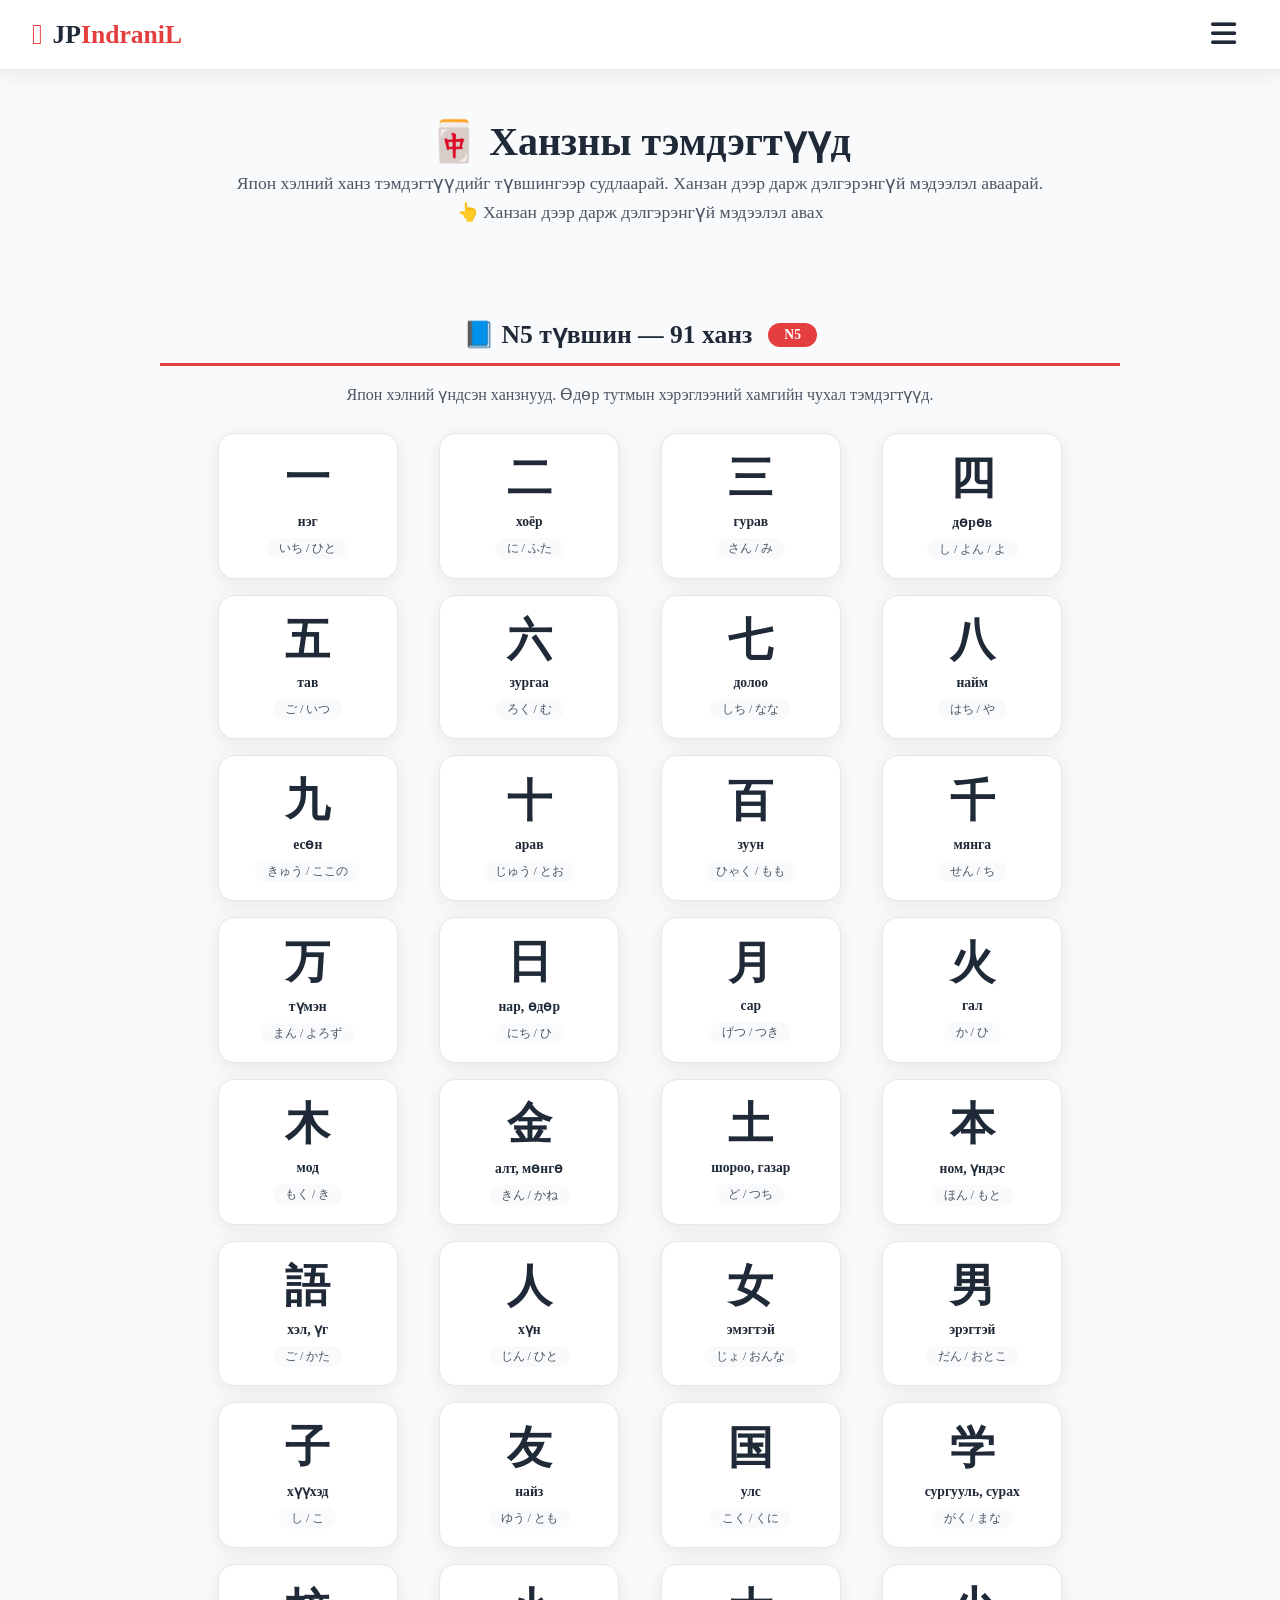
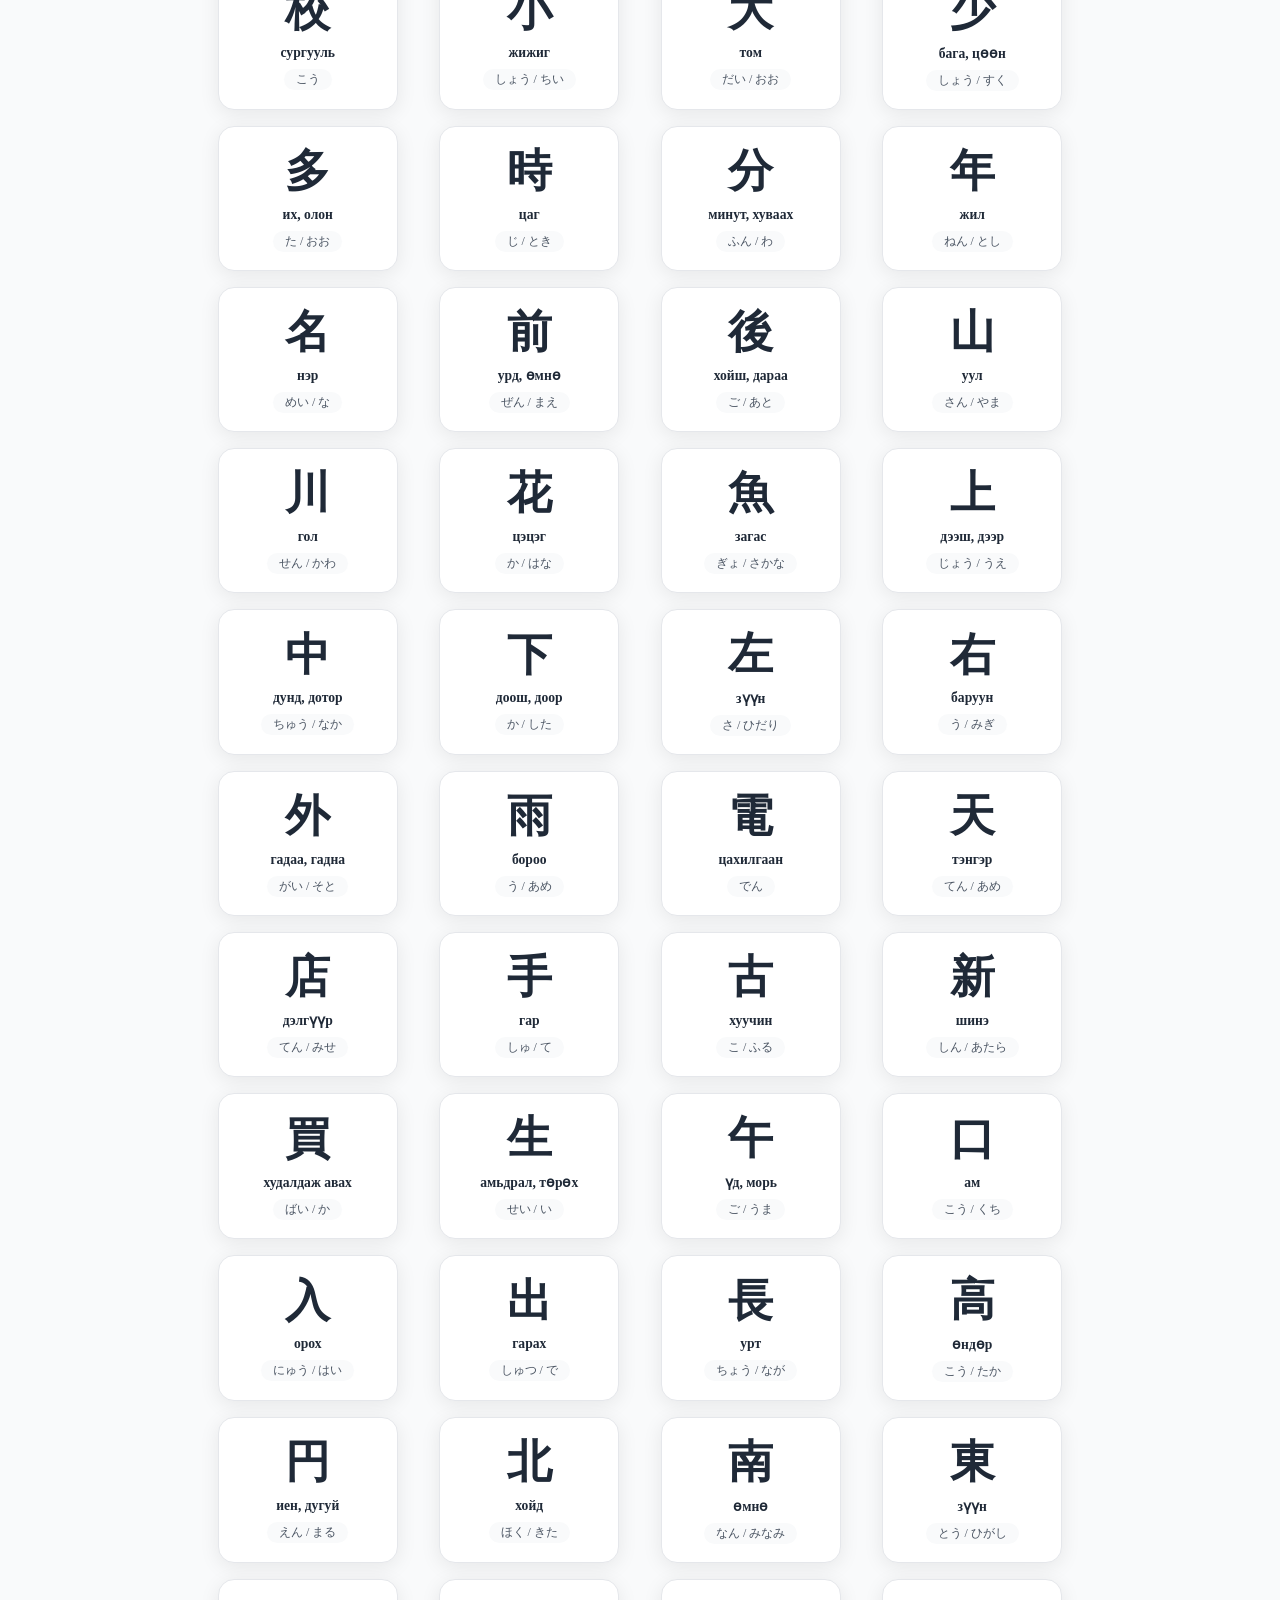
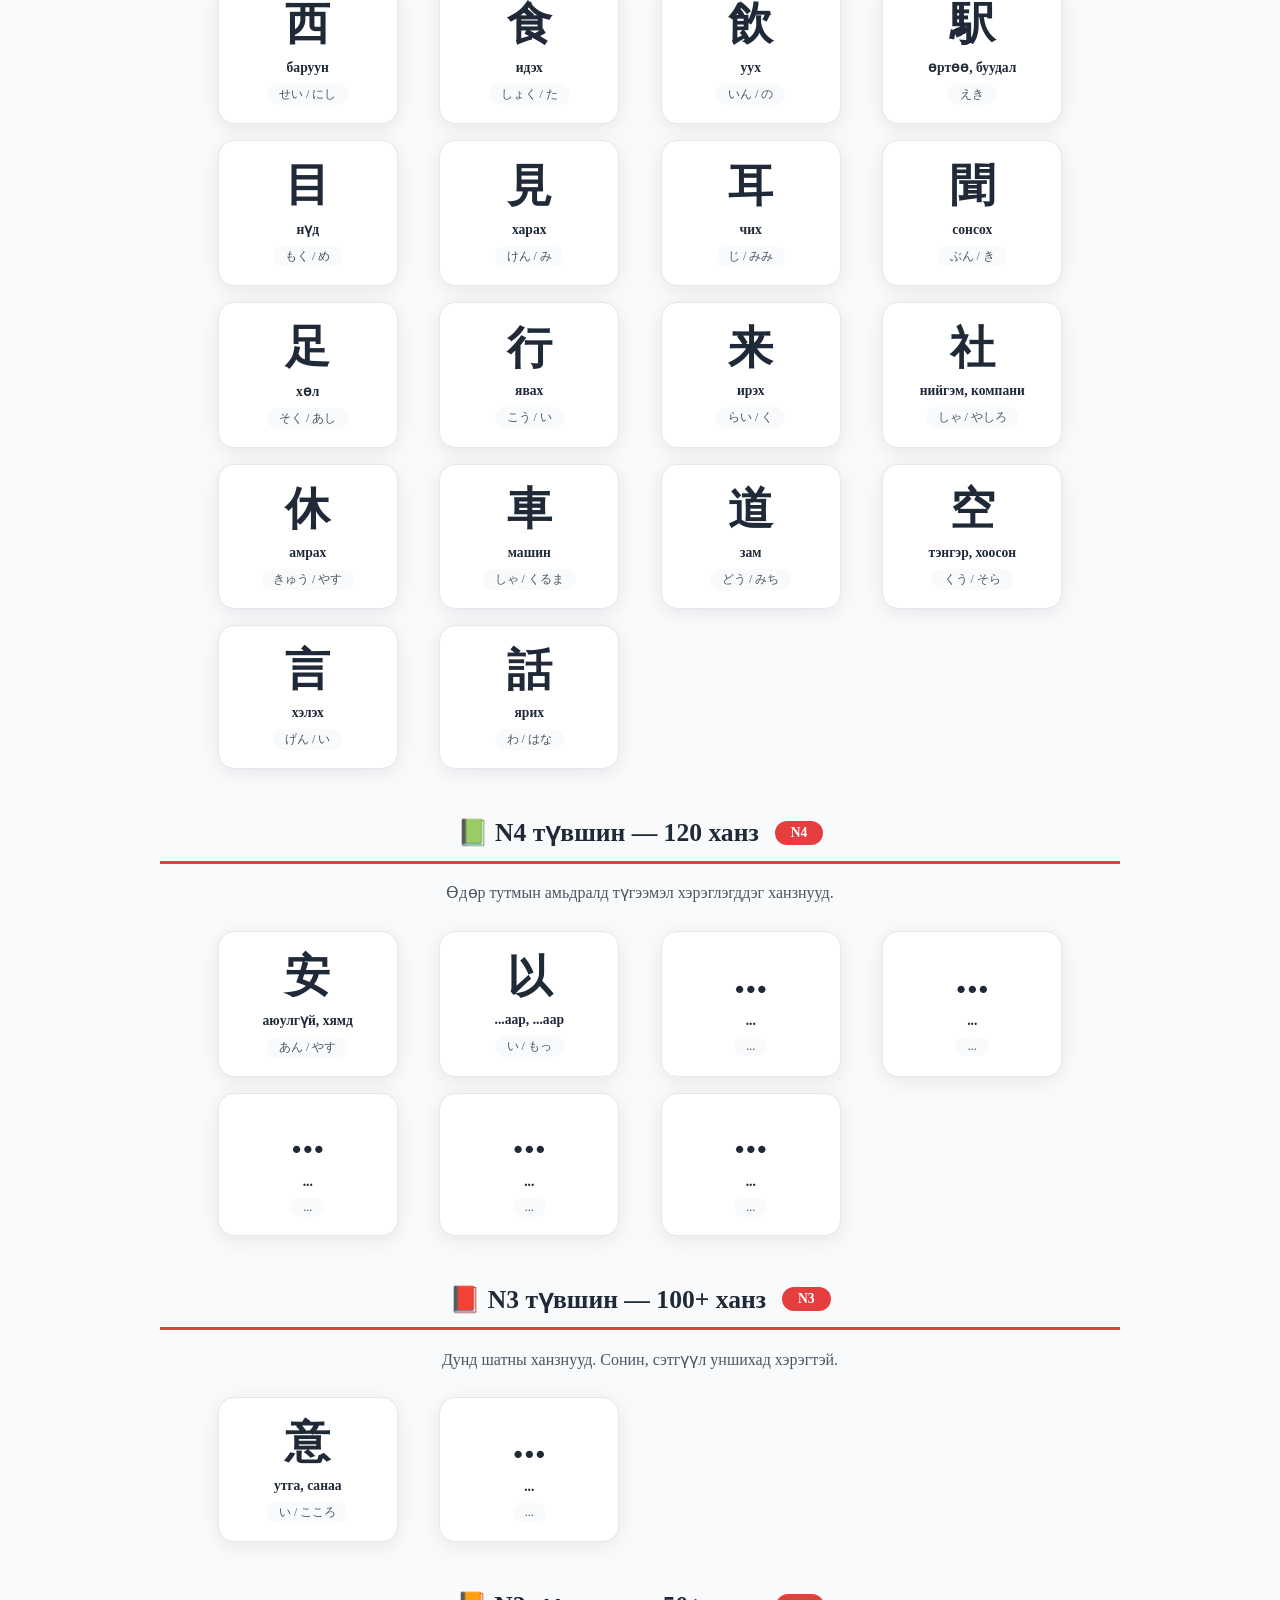
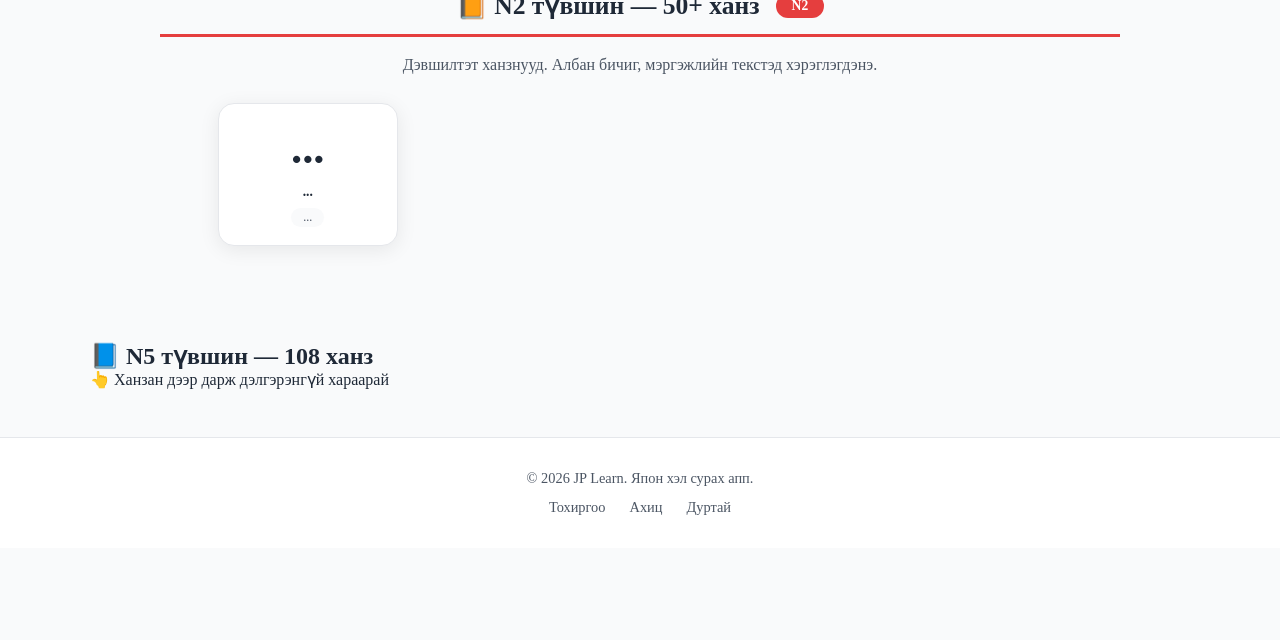
==== commit 601b4742: "update kanji.html" ====
--- a/kanji.html
+++ b/kanji.html
@@ -869,4 +869,4 @@
     </script>
 
 </body>
-</html>+</html> 
--- a/style.css
+++ b/style.css
@@ -3863,4 +3863,204 @@
     .fav-empty-state h3 {
         font-size: 1.2rem;
     }
-}+}
+/* ===========================
+   НЭМЭЛТ: ДООД НАВИГАЦ (Desktop)
+   Утас дээрх хувилбарыг mobile.css-с харна уу
+   =========================== */
+@media (min-width: 769px) {
+    body {
+        padding-bottom: 92px;
+    }
+    .bottom-nav {
+        position: fixed;
+        left: 50%;
+        transform: translateX(-50%);
+        bottom: 16px;
+        z-index: 900;
+        display: flex;
+        gap: 4px;
+        background: var(--bg-navbar);
+        border: 1px solid var(--border-color);
+        border-radius: 50px;
+        box-shadow: var(--shadow);
+        padding: 6px 10px;
+    }
+    .bottom-nav-item {
+        display: flex;
+        flex-direction: column;
+        align-items: center;
+        gap: 2px;
+        padding: 8px 18px;
+        border-radius: 40px;
+        color: var(--text-secondary);
+        font-size: 0.7rem;
+        font-weight: 600;
+        text-decoration: none;
+        transition: all 0.25s ease;
+    }
+    .bottom-nav-item i {
+        font-size: 1.15rem;
+    }
+    .bottom-nav-item:hover {
+        background: var(--link-hover-bg);
+        color: var(--text-primary);
+    }
+    .bottom-nav-item.active {
+        color: var(--accent);
+        background: var(--link-hover-bg);
+    }
+}
+
+/* ===========================
+   НЭМЭЛТ: ҮГСИЙН САН — хайлт, дуртай товч
+   =========================== */
+.vocab-search {
+    margin-bottom: 1.5rem;
+}
+.vocab-search input {
+    width: 100%;
+    padding: 14px 18px;
+    border-radius: 50px;
+    border: 1px solid var(--border-color);
+    background: var(--bg-navbar);
+    color: var(--text-primary);
+    font-size: 1rem;
+    box-shadow: var(--shadow);
+    outline: none;
+}
+.vocab-search input:focus {
+    border-color: var(--accent);
+}
+.vocab-table .vocab-row {
+    grid-template-columns: 1.1fr 1fr 0.9fr 1.2fr 40px;
+    align-items: center;
+}
+.vocab-fav-btn {
+    background: none;
+    border: none;
+    cursor: pointer;
+    font-size: 1.1rem;
+    color: var(--text-secondary);
+    padding: 6px;
+    border-radius: 8px;
+    transition: all 0.2s;
+}
+.vocab-fav-btn:hover {
+    transform: scale(1.15);
+}
+.vocab-fav-btn.active {
+    color: #ef4444;
+}
+
+/* ===========================
+   НЭМЭЛТ: QUIZ — буруу хариулт, санал хүсэлт
+   =========================== */
+.options-grid .option-btn.wrong {
+    border-color: #ef4444;
+    background: #ef444420;
+}
+.quiz-feedback {
+    text-align: center;
+    font-size: 1.1rem;
+    font-weight: 700;
+    min-height: 1.6rem;
+    margin-top: 1rem;
+    color: var(--text-primary);
+}
+
+/* ===========================
+   НЭМЭЛТ: СОНСГОЛ — далд орчуулга
+   =========================== */
+.listening-translation {
+    display: none;
+    margin-top: 0.4rem;
+    font-size: 0.95rem;
+    color: var(--text-primary);
+    font-weight: 600;
+}
+.listening-translation.show {
+    display: block;
+}
+.listening-reveal-btn {
+    background: none;
+    border: 1px solid var(--border-color);
+    color: var(--text-secondary);
+    padding: 6px 14px;
+    border-radius: 50px;
+    cursor: pointer;
+    font-size: 0.85rem;
+    font-weight: 600;
+    margin-top: 0.4rem;
+    transition: all 0.2s;
+}
+.listening-reveal-btn:hover {
+    border-color: var(--accent);
+    color: var(--accent);
+}
+
+/* ===========================
+   НЭМЭЛТ: НЭВТРЭХ / БҮРТГҮҮЛЭХ форм
+   =========================== */
+.auth-grid {
+    display: grid;
+    grid-template-columns: 1fr 1fr;
+    gap: 1.5rem;
+    max-width: 900px;
+    margin: 0 auto;
+}
+@media (max-width: 700px) {
+    .auth-grid { grid-template-columns: 1fr; }
+}
+.auth-card {
+    background: var(--bg-navbar);
+    border: 1px solid var(--border-color);
+    border-radius: 16px;
+    padding: 1.8rem;
+    box-shadow: var(--shadow);
+}
+.auth-card h3 {
+    font-size: 1.3rem;
+    font-weight: 800;
+    color: var(--text-primary);
+    margin-bottom: 1.2rem;
+    text-align: center;
+}
+.auth-card label {
+    display: block;
+    font-size: 0.9rem;
+    font-weight: 600;
+    color: var(--text-secondary);
+    margin: 0.9rem 0 0.35rem;
+}
+.auth-card input {
+    width: 100%;
+    padding: 12px 14px;
+    border-radius: 10px;
+    border: 1px solid var(--border-color);
+    background: var(--bg-body);
+    color: var(--text-primary);
+    font-size: 1rem;
+    outline: none;
+}
+.auth-card input:focus {
+    border-color: var(--accent);
+}
+.auth-card .submit-quiz {
+    width: 100%;
+}
+.auth-msg {
+    min-height: 1.4rem;
+    font-size: 0.92rem;
+    font-weight: 600;
+    margin-top: 0.9rem;
+    text-align: center;
+}
+.auth-msg.error { color: #ef4444; }
+.auth-msg.success { color: #22c55e; }
+.auth-user-info {
+    text-align: center;
+    font-size: 1.1rem;
+    color: var(--text-primary);
+    margin-bottom: 1.2rem;
+}
--- a/mobile.css
+++ b/mobile.css
@@ -0,0 +1,170 @@
+/* ===========================
+   MOBILE.CSS — Утасны харагдац (max-width: 768px)
+   Доод навигац + responsive тохируулга
+   =========================== */
+
+/* ===== ДООД НАВИГАЦ (утасны апп) ===== */
+body {
+    padding-bottom: 74px;
+}
+
+.bottom-nav {
+    position: fixed;
+    left: 0;
+    right: 0;
+    bottom: 0;
+    z-index: 900;
+    display: flex;
+    background: var(--bg-navbar);
+    border-top: 1px solid var(--border-color);
+    box-shadow: 0 -4px 20px rgba(0, 0, 0, 0.08);
+    padding-bottom: env(safe-area-inset-bottom);
+}
+
+.bottom-nav-item {
+    flex: 1;
+    display: flex;
+    flex-direction: column;
+    align-items: center;
+    gap: 2px;
+    padding: 8px 2px 6px;
+    color: var(--text-secondary);
+    font-size: 0.62rem;
+    font-weight: 600;
+    text-decoration: none;
+    transition: color 0.2s ease;
+}
+
+.bottom-nav-item i {
+    font-size: 1.15rem;
+}
+
+.bottom-nav-item.active {
+    color: var(--accent);
+}
+
+/* Дээш гарах товчийг доод навигацаас дээш нь өргөх */
+.go-top-btn {
+    bottom: 88px;
+}
+
+/* ===== НАВБАР / МЕНЮ ===== */
+.navbar {
+    padding: 0.7rem 1rem;
+}
+
+.menu-container {
+    width: 88%;
+    max-width: 340px;
+}
+
+/* ===== HERO ===== */
+.hero {
+    min-height: 78vh;
+    padding: 5rem 1.2rem 4rem;
+}
+
+.hero-content h1 {
+    font-size: 1.9rem;
+    line-height: 1.25;
+}
+
+.hero-content p {
+    font-size: 1rem;
+}
+
+/* ===== ГАРЧИГ ===== */
+.section-header h2,
+.page-content h1 {
+    font-size: 1.7rem;
+}
+
+.section-header p,
+.subtitle {
+    font-size: 0.98rem;
+}
+
+.showcase {
+    padding: 2.5rem 1rem;
+}
+
+.showcase-grid-5 {
+    grid-template-columns: repeat(2, 1fr);
+    gap: 1rem;
+}
+
+.showcase-card {
+    padding: 1.4rem 1rem;
+}
+
+/* ===== СТАТИСТИК / FEATURES ===== */
+.stats-grid-home {
+    grid-template-columns: repeat(2, 1fr);
+    gap: 1rem;
+}
+
+.features-grid {
+    grid-template-columns: 1fr;
+    gap: 1rem;
+}
+
+/* ===== КАНА / ХАНЗ ===== */
+.kana-grid-5 {
+    gap: 8px;
+    margin-bottom: 2rem;
+}
+
+.kana-card-5 {
+    min-height: 74px;
+    padding: 10px 4px;
+}
+
+.kana-card-5 .kana-char {
+    font-size: 2rem;
+}
+
+.kanji-grid-5 {
+    grid-template-columns: repeat(3, 1fr);
+    gap: 10px;
+}
+
+.kanji-card-5 .kanji-char {
+    font-size: 2rem;
+}
+
+.level-header h2 {
+    font-size: 1.25rem;
+}
+
+/* ===== MODAL ===== */
+.modal-container {
+    width: 92%;
+    max-height: 88vh;
+    overflow-y: auto;
+}
+
+.modal-char {
+    font-size: 4rem;
+}
+
+/* ===== ХҮСНЭГТ / ЖАГСААЛТ ===== */
+.vocab-table .vocab-row {
+    grid-template-columns: 1fr 1fr 0.8fr 1fr 34px;
+    font-size: 0.88rem;
+    gap: 6px;
+}
+
+.grammar-example {
+    flex-direction: column;
+    gap: 4px;
+}
+
+/* ===== ХӨЛ ===== */
+.footer {
+    padding-bottom: 1rem;
+}
+
+.footer-links {
+    flex-wrap: wrap;
+    gap: 0.6rem;
+}
